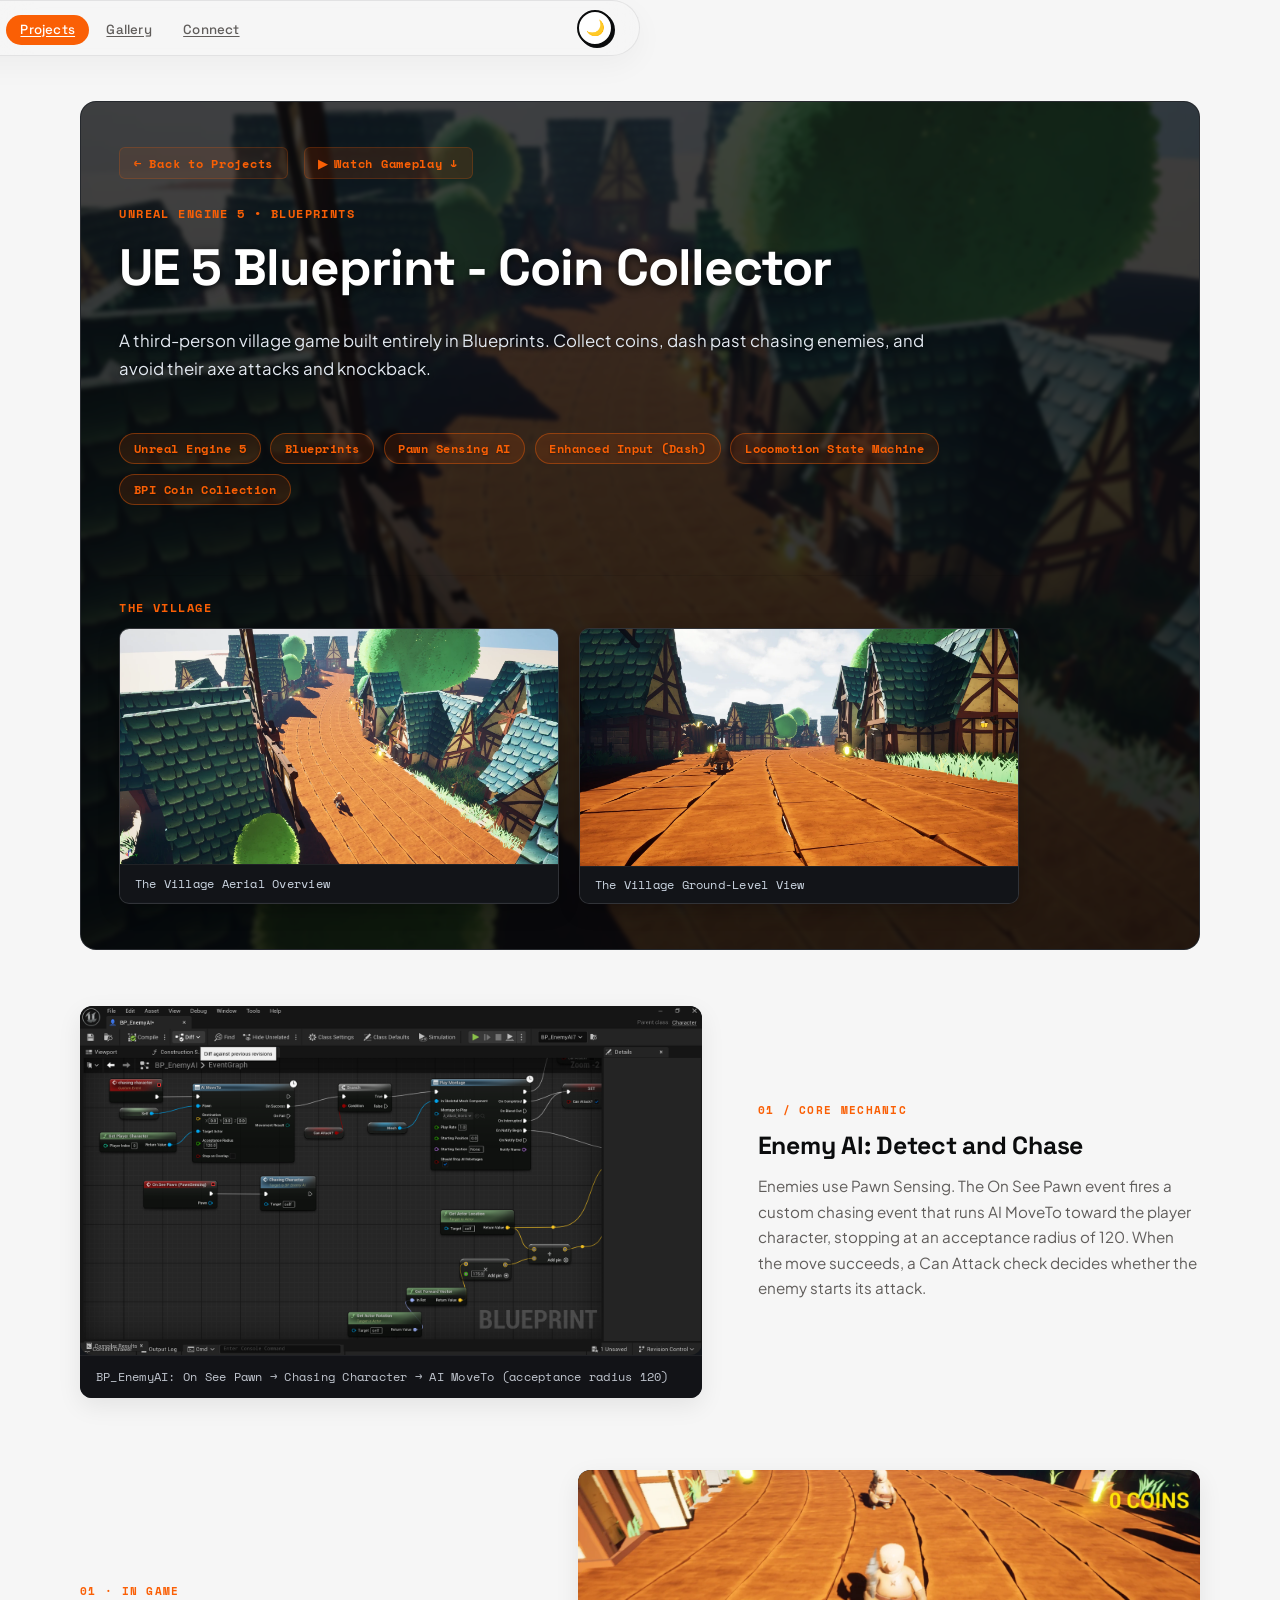
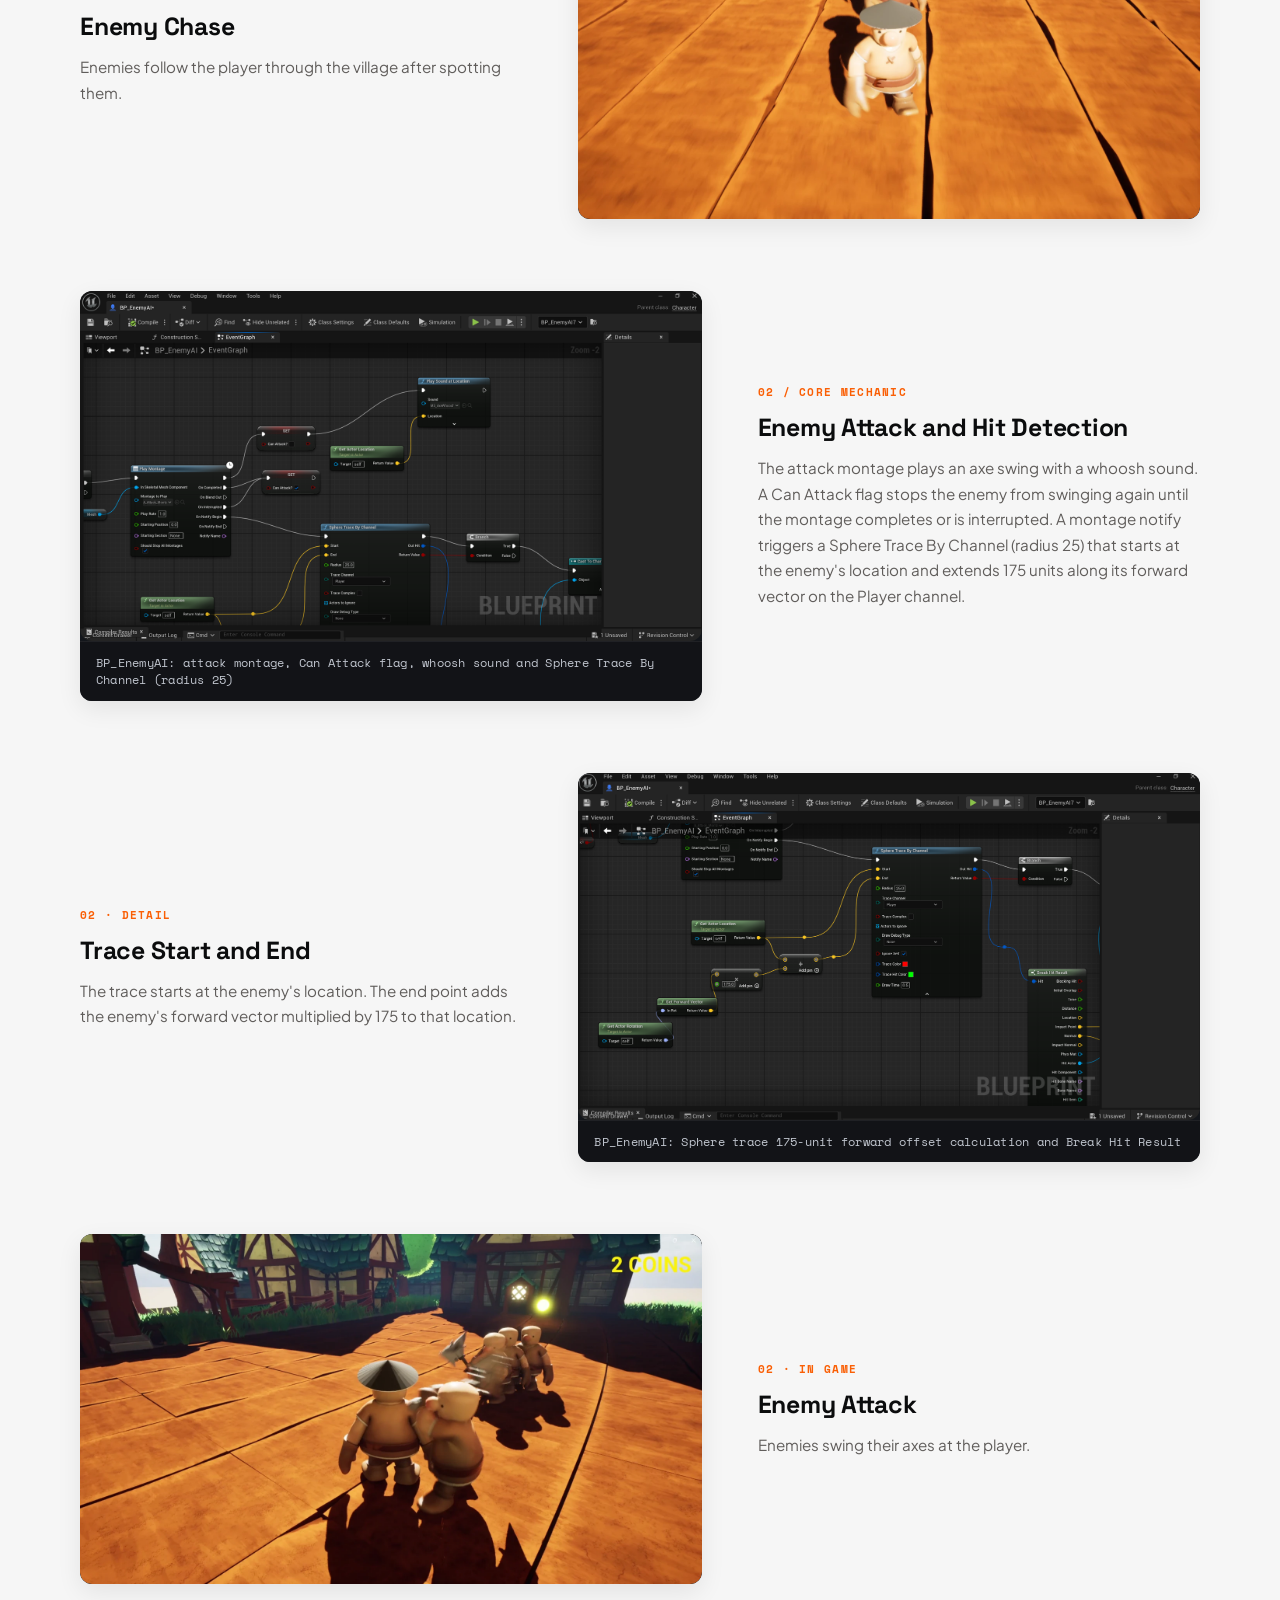
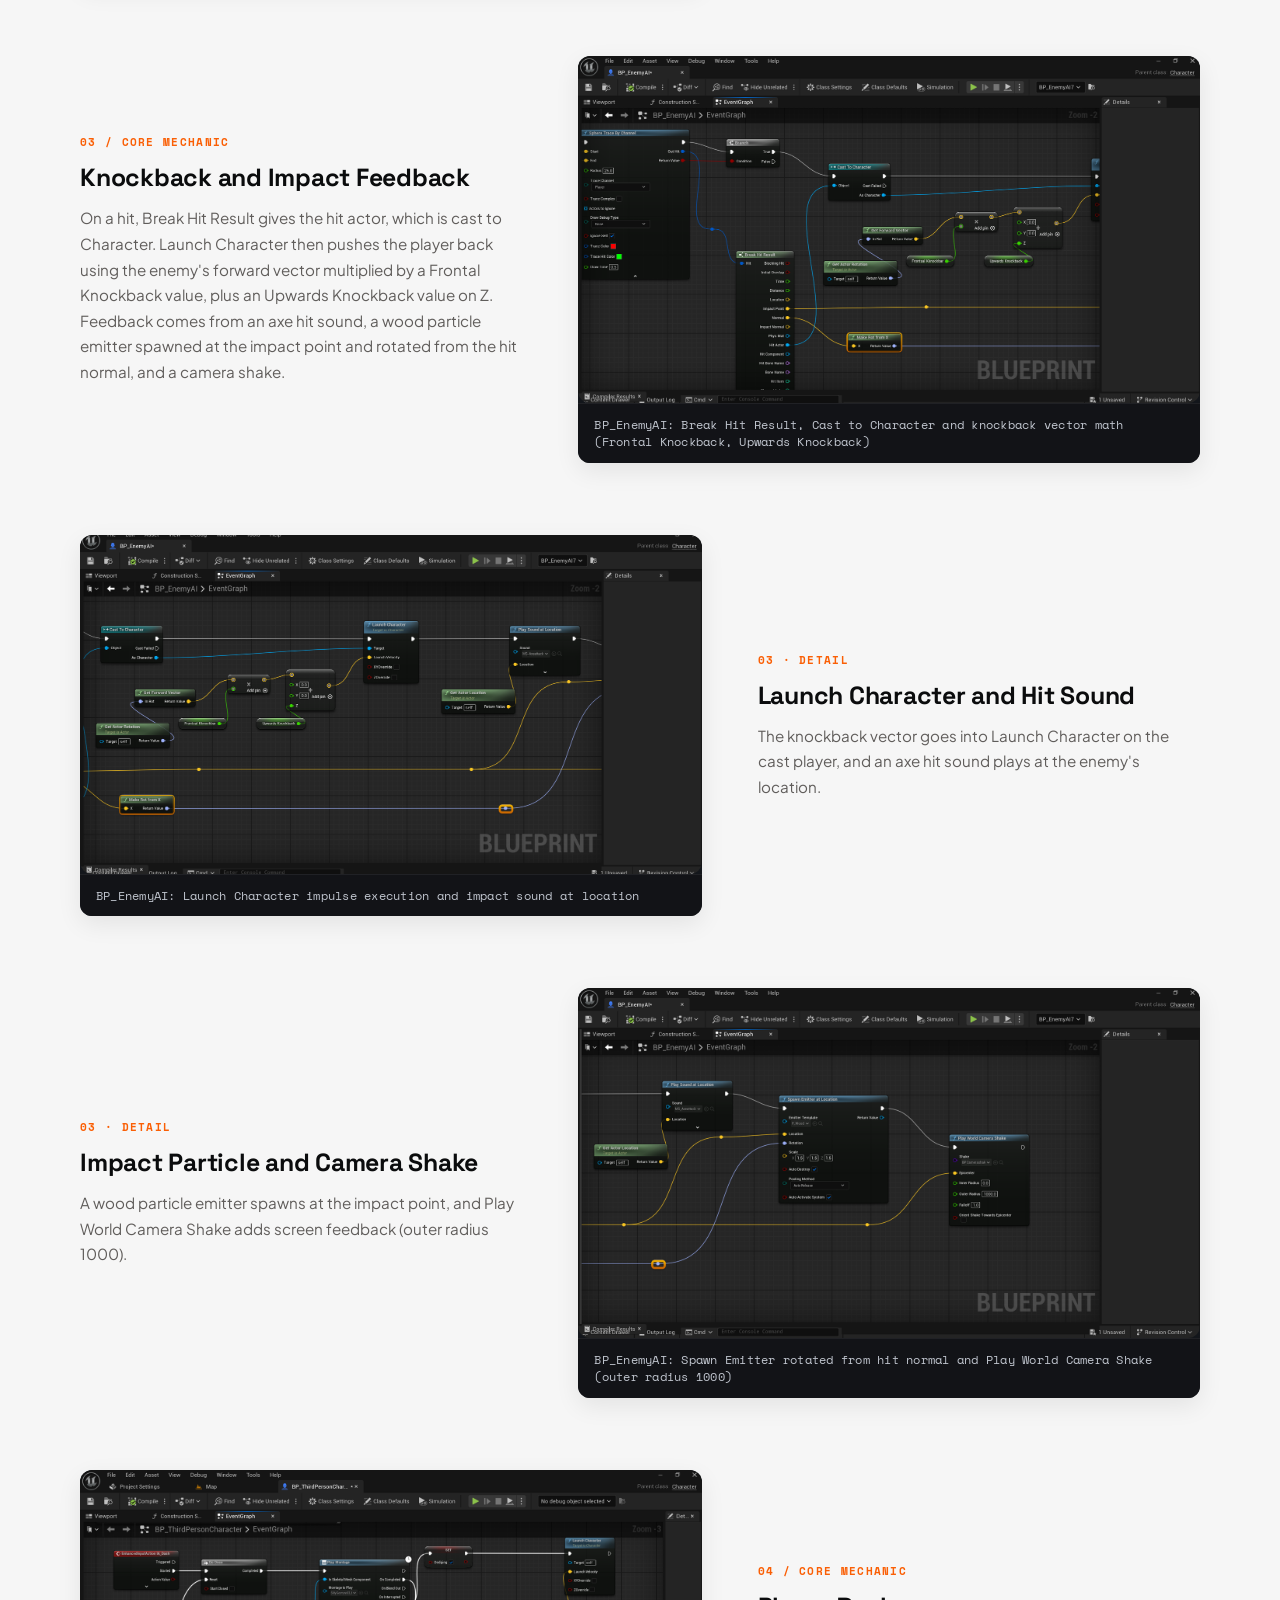
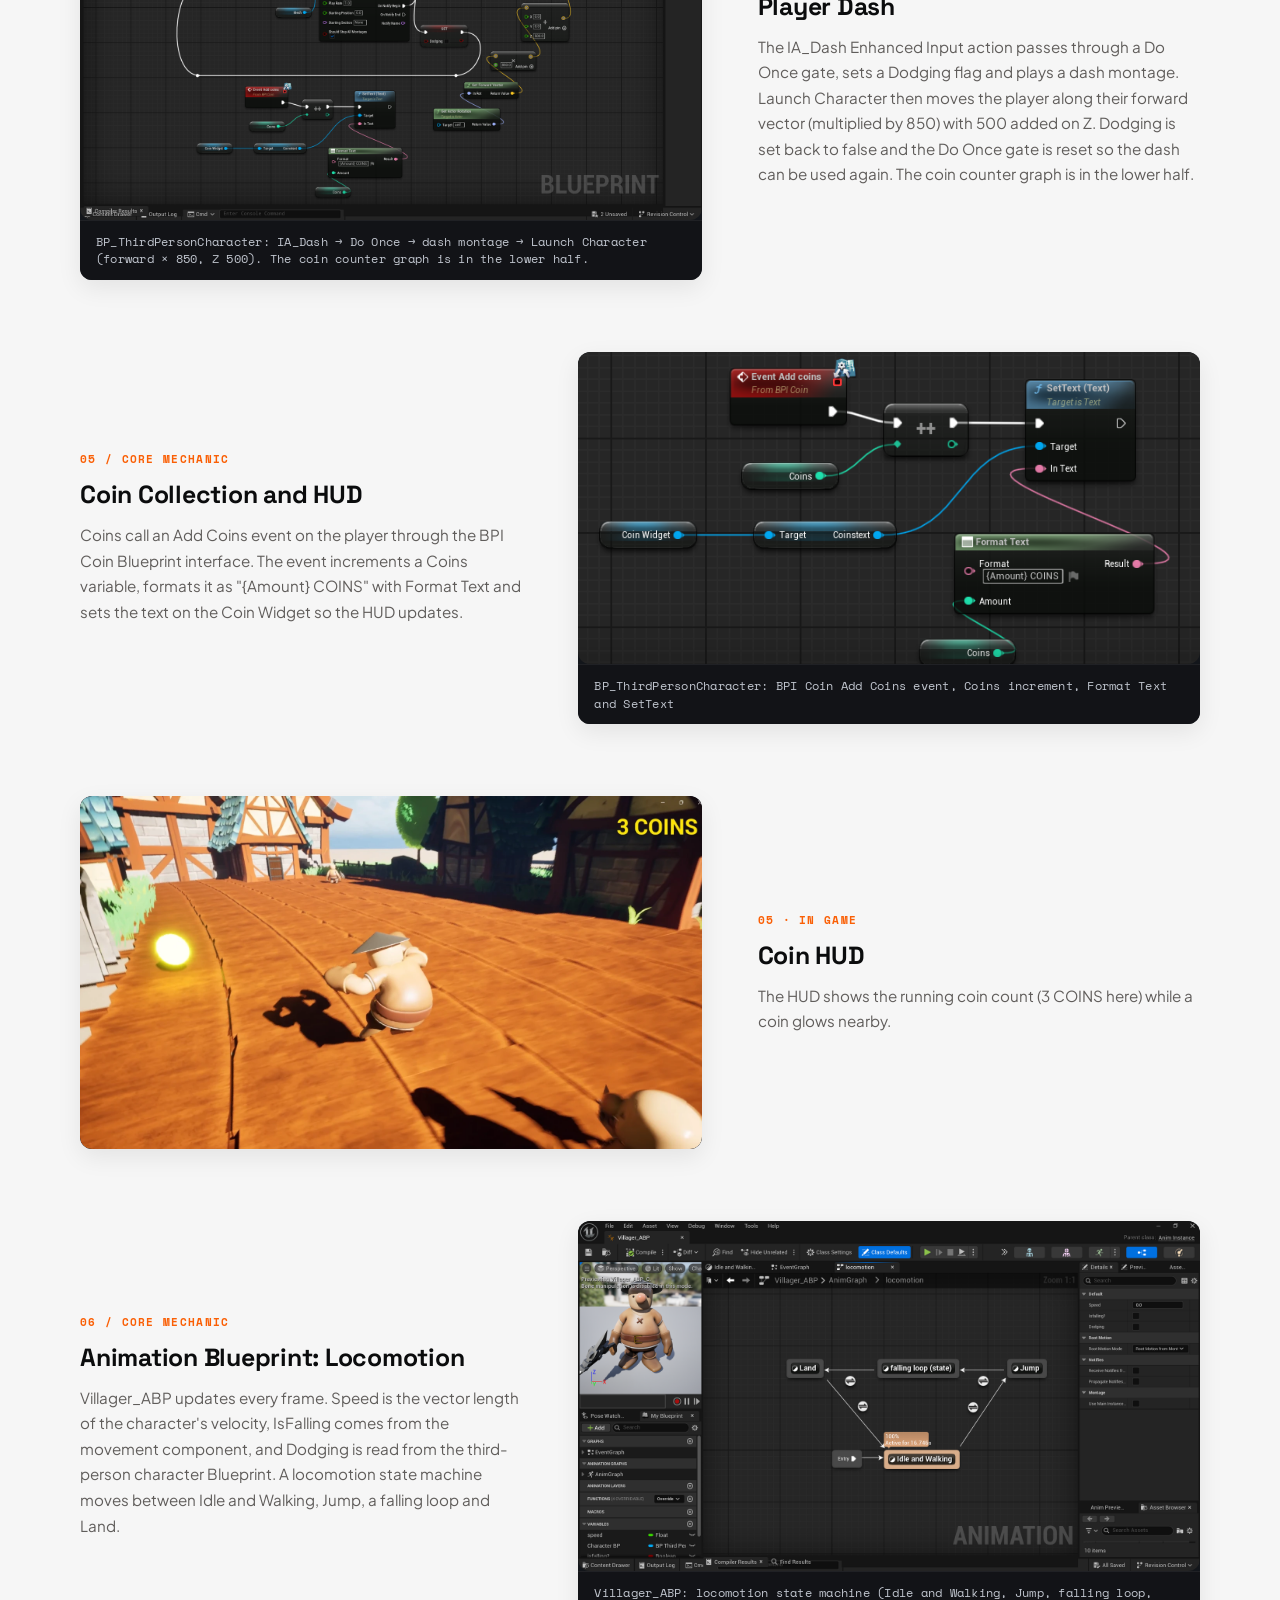
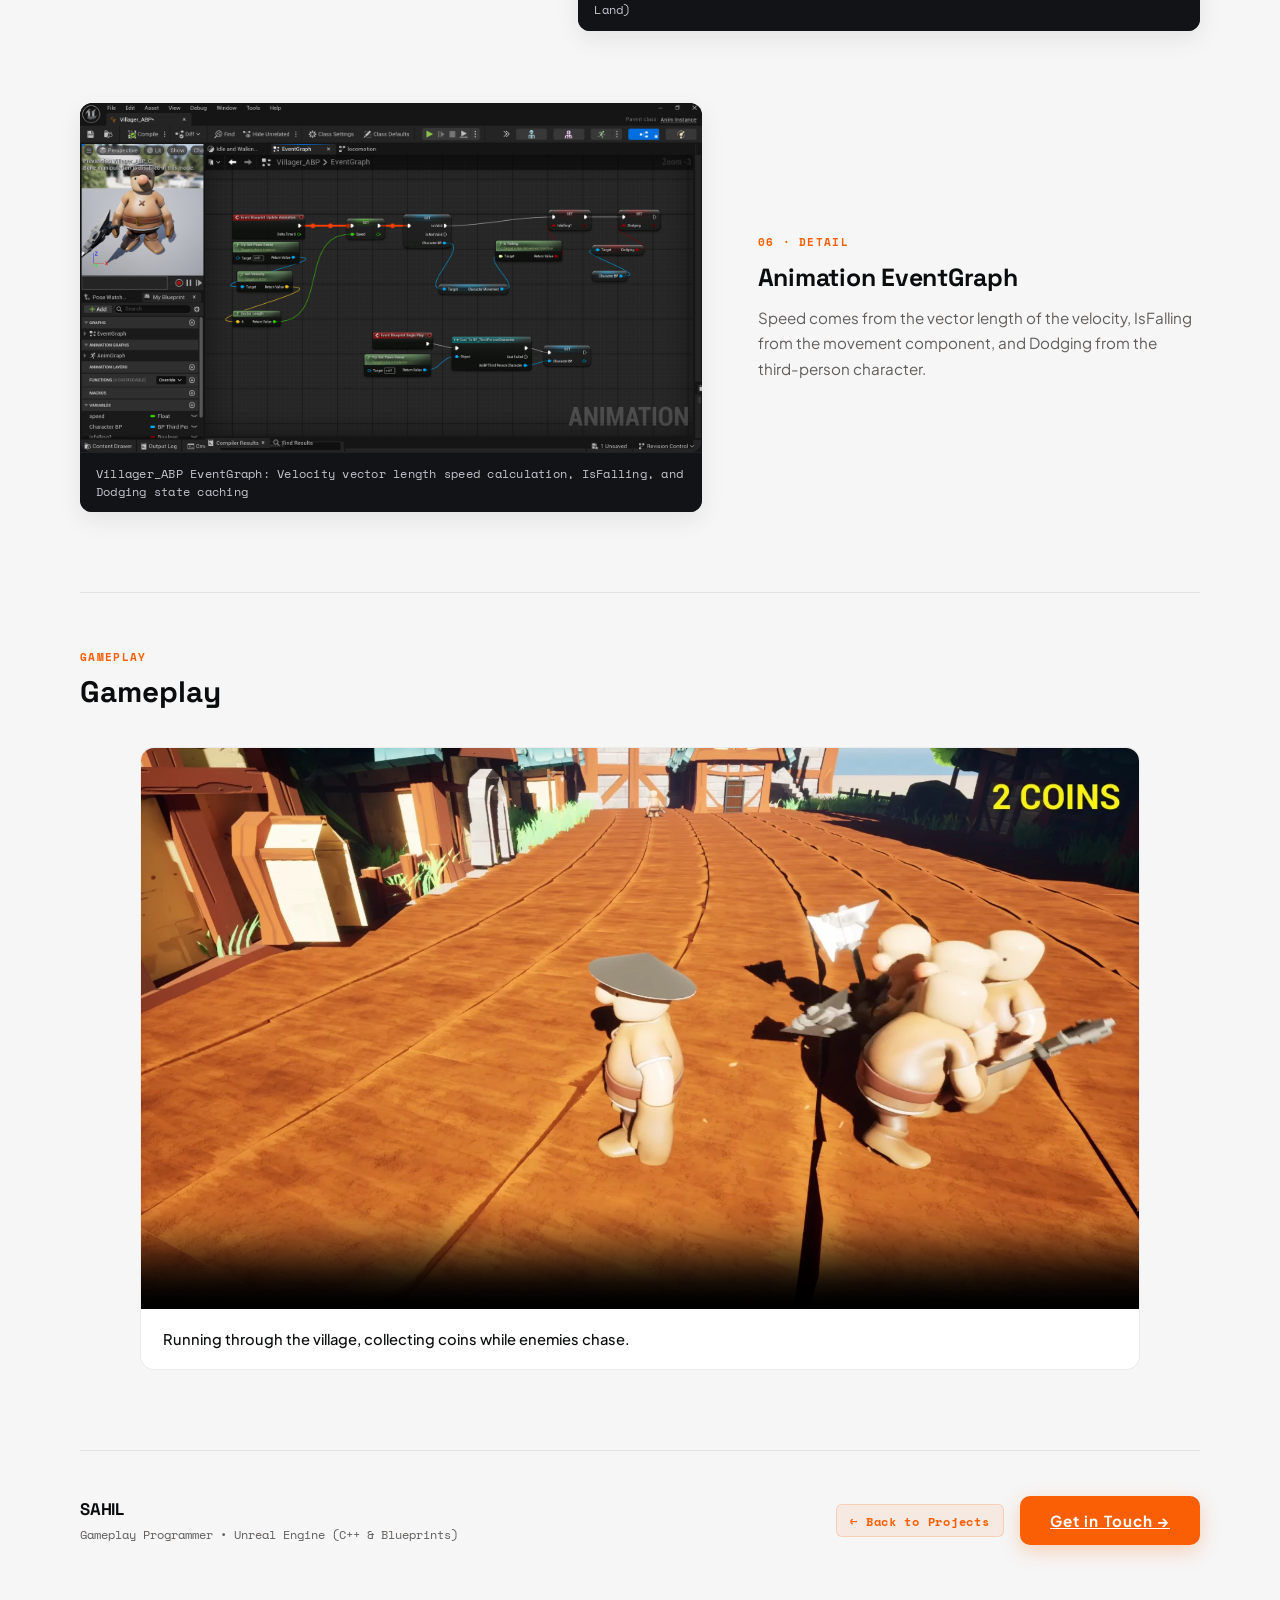
==== project-blueprints.html @ 9e8ee621 "Initial portfolio website" ====
<!DOCTYPE html>
<html lang="en" class="proj-detail-html">

<head>
  <meta charset="UTF-8" />
  <meta name="viewport" content="width=device-width, initial-scale=1.0" />
  <title>UE 5 Blueprint - Coin Collector — Project Breakdown | Sahil</title>
  <link rel="preconnect" href="https://fonts.googleapis.com" />
  <link rel="preconnect" href="https://fonts.gstatic.com" crossorigin />
  <link
    href="https://fonts.googleapis.com/css2?family=Plus+Jakarta+Sans:wght@400;500;600;700&family=Press+Start+2P&family=Space+Grotesk:wght@500;600;700&family=Space+Mono:wght@400;700&display=swap"
    rel="stylesheet" />
  <link rel="stylesheet" href="assets/css/style.css?v=83" />
  <link rel="stylesheet" href="assets/css/components.css" />
  <!-- ══ THEME SWITCHER — runs before body renders to prevent flash ══ -->
  <script>
    (function() {
      var saved = localStorage.getItem('portfolio-theme');
      if (saved === 'dark') document.documentElement.setAttribute('data-theme', 'dark');
      else if (!saved && window.matchMedia && window.matchMedia('(prefers-color-scheme: dark)').matches) {
        document.documentElement.setAttribute('data-theme', 'dark');
      }
    })();

    function toggleDarkMode() {
      var html = document.documentElement;
      var isDark = html.getAttribute('data-theme') !== 'dark';
      html.setAttribute('data-theme', isDark ? 'dark' : 'light');
      localStorage.setItem('portfolio-theme', isDark ? 'dark' : 'light');
    }
  </script>
</head>

<body class="proj-detail-page" data-companion-page="blueprints">

  <!-- ══════════════════ NAVBAR ══════════════════ -->
  <nav class="nav" id="mainNav">
    <div class="nav__logo" onclick="window.location.href='index.html#home'">
      <span class="nav__dot"></span> Sahil
    </div>
    <ul class="nav__links" id="navLinks">
      <li><a class="nav__btn" href="index.html#home">Home</a></li>
      <li><a class="nav__btn" href="index.html#about">About</a></li>
      <li><a class="nav__btn" href="index.html#edu">Education</a></li>
      <!-- Active highlight on Projects -->
      <li><a class="nav__btn active" data-page="projects" href="index.html#projects">Projects</a></li>
      <li><a class="nav__btn" href="index.html#gallery">Gallery</a></li>
      <li><a class="nav__btn" href="index.html#connect">Connect</a></li>
    </ul>
    <button class="theme-toggle-btn" id="themeToggle" onclick="toggleDarkMode()" aria-label="Toggle theme" title="Switch Theme">
      <span class="theme-icon theme-icon-sun">☀️</span>
      <span class="theme-icon theme-icon-moon">🌙</span>
    </button>
    <button class="nav__hamburger" id="hamburger" aria-label="Menu">
      <span></span><span></span><span></span>
    </button>
  </nav>

  <!-- ══════════════════ MAIN CONTENT ══════════════════ -->
  <main class="proj-detail-main">

    <!-- ══════════════════ HERO SECTION (RENDERED FROM DATA) ══════════════════ -->
    <header class="proj-overview-header" id="bpOverview"></header>

    <!-- ══════════════════ MECHANICS BREAKDOWN (6 SECTIONS FROM DATA) ══════════════════ -->
    <div class="proj-mechanics" id="bpMechanics"></div>

    <!-- ══════════════════ GAMEPLAY VIDEOS SECTION ══════════════════ -->
    <!--
      ══════════════════════════════════════════════════════════════════
      HOW TO ADD VIDEOS:
      Each slot below supports:
      1. Local video file: src="assets/videos/bp-locomotion.mp4"
      2. YouTube/Vimeo embed: src="https://www.youtube.com/embed/YOUR_ID"
      The slot uses lazy loading. To hide when empty, leave src="" empty
      or update 'PROJECT_VIDEOS.blueprints' in 'assets/js/gallery-data.js'.
      ══════════════════════════════════════════════════════════════════
    -->
    <!-- ══════════════════ GAMEPLAY SECTION ══════════════════ -->
    <section class="proj-videos" id="bpVideosSection">
      <div class="proj-videos__hdr">
        <span class="mech-badge">Gameplay</span>
        <h2 class="proj-videos__title">Gameplay</h2>
      </div>

      <!-- Dynamically rendered from BP_PROJECT_VIDEOS in assets/js/gallery-data.js -->
      <div class="video-grid video-grid--single" id="bpVideosGrid"></div>
    </section>

    <!-- ══════════════════ FOOTER ══════════════════ -->
    <footer class="proj-detail__footer">
      <div class="footer-left">
        <span class="footer-name">SAHIL</span>
        <span class="footer-sub">Gameplay Programmer &bull; Unreal Engine (C++ &amp; Blueprints)</span>
      </div>
      <div class="footer-actions">
        <a href="index.html#projects" class="proj-back-btn">&larr; Back to Projects</a>
        <a href="index.html#connect" class="btn-primary">Get in Touch &rarr;</a>
      </div>
    </footer>

  </main>

  <!-- ══════════════════ PROJECT IMAGE LIGHTBOX MODAL ══════════════════ -->
  <div class="lightbox" id="lightboxModal" aria-hidden="true" role="dialog" aria-label="Project Screenshot Lightbox">
    <div class="lightbox__backdrop" id="lightboxBackdrop"></div>
    <div class="lightbox__container">
      <button class="lightbox__close" id="lightboxClose" aria-label="Close lightbox">&times;</button>
      <button class="lightbox__nav lightbox__nav--prev" id="lightboxPrev" aria-label="Previous image">&larr;</button>
      
      <div class="lightbox__content">
        <div class="lightbox__image-wrap">
          <img src="" alt="" id="lightboxImg" class="lightbox__img" />
          <div class="lightbox__placeholder" id="lightboxPlaceholder" style="display: none;">
            <span>LOADING FULL RESOLUTION</span>
          </div>
        </div>
        <div class="lightbox__caption-bar">
          <span class="lightbox__counter" id="lightboxCounter">1 / 1</span>
          <h4 class="lightbox__title" id="lightboxTitle">Project Screenshot</h4>
          <p class="lightbox__caption" id="lightboxCaption">Description</p>
        </div>
      </div>
      
      <button class="lightbox__nav lightbox__nav--next" id="lightboxNext" aria-label="Next image">&rarr;</button>
    </div>
  </div>

  <script src="assets/js/gallery-data.js"></script>
  <script src="assets/js/gallery.js"></script>
  <script src="assets/js/image-scroller.js"></script>
  <script src="assets/js/companion-standalone.js"></script>

  <!-- Mobile Hamburger Script -->
  <script>
    const hamburger = document.getElementById('hamburger');
    const navLinks  = document.getElementById('navLinks');
    if (hamburger && navLinks) {
      hamburger.addEventListener('click', () => {
        navLinks.classList.toggle('mobile-open');
      });
      navLinks.querySelectorAll('.nav__btn').forEach(btn => {
        btn.addEventListener('click', () => {
          navLinks.classList.remove('mobile-open');
        });
      });
    }
  </script>
</body>

</html>
---- assets/css/style.css ----
/* ═══════════════════════════════════════════════════
   PORTFOLIO  —  style.css
   Palette: Orange #E8870A · Beige #F5F0E8 · Dark #1A1A1A
   ═══════════════════════════════════════════════════ */

*,
*::before,
*::after {
  box-sizing: border-box;
  margin: 0;
  padding: 0;
}

:root {
  --orange: #FA5F05;
  --orange-d: #BC4704;
  --orange-glow: rgba(250, 95, 5, 0.25);
  --beige: #F6F6F6;
  --cream: #F0EDE8;
  --red: #C0392B;
  --dark: #0B0C0D;
  --mid: #605D5B;
  --light: #F6F6F6;
  --white: #FFFFFF;
  --azure: #242B33;
  --nav-h: 68px;
  --font-display: 'Space Grotesk', sans-serif;
  --font-body: 'Plus Jakarta Sans', sans-serif;
  --font-mono: 'Space Mono', monospace;
  /* 2D Camera Companion Colors */
  --cam-body:      #F6F6F6;
  --cam-stroke:    #0B0C0D;
  --cam-lens-out:  #DCDCDC;
  --cam-lens-in:   #B0B0B0;
  --cam-face:      #0B0C0D;
}

html,
body {
  height: 100%;
  overflow: hidden;
  font-family: var(--font-body);
  color: var(--dark);
  background: var(--beige);
}

/* Scrollbar */
::-webkit-scrollbar {
  width: 4px;
}

::-webkit-scrollbar-track {
  background: transparent;
}

::-webkit-scrollbar-thumb {
  background: var(--orange);
  border-radius: 2px;
}


/* ══════════════════════════════════════
   NAV — Floating Pill
   ══════════════════════════════════════ */
.nav {
  position: fixed;
  top: 1.2rem;
  left: 50%;
  transform: translateX(-50%);
  width: min(92%, 1160px);
  height: 56px;
  border-radius: 999px;
  display: flex;
  align-items: center;
  justify-content: space-between;
  padding: 0 1.6rem;
  z-index: 900;
  background: rgba(246, 246, 246, 0.82);
  backdrop-filter: blur(16px);
  -webkit-backdrop-filter: blur(16px);
  border: 1px solid rgba(11, 12, 13, 0.08);
  box-shadow: 0 10px 30px rgba(0, 0, 0, 0.04);
}

.nav__logo {
  font-family: var(--font-mono);
  font-size: 1.05rem;
  font-weight: 700;
  letter-spacing: 0.05em;
  color: var(--dark);
  cursor: pointer;
  display: flex;
  align-items: center;
  gap: 0.5rem;
  user-select: none;
}

.nav__dot {
  display: inline-block;
  width: 9px;
  height: 9px;
  background: var(--orange);
  border-radius: 2px;
  flex-shrink: 0;
}

.nav__links {
  list-style: none;
  display: flex;
  gap: 0.2rem;
}

.nav__btn {
  font-family: 'Space Grotesk', sans-serif;
  font-size: 0.83rem;
  font-weight: 500;
  color: var(--mid);
  background: none;
  border: none;
  border-radius: 20px;
  padding: 0.38rem 0.88rem;
  cursor: pointer;
  letter-spacing: 0.015em;
  transition: background 0.22s ease, color 0.22s ease;
}

.nav__btn:hover {
  background: rgba(232, 135, 10, 0.12);
  color: var(--dark);
}

.nav__btn.active {
  background: var(--orange);
  color: var(--white);
}

/* ─ Theme Toggle Button ─ */
.theme-toggle-btn {
  display: inline-flex;
  align-items: center;
  justify-content: center;
  width: 36px;
  height: 36px;
  border-radius: 50%;
  background: var(--white);
  border: 2px solid var(--dark);
  box-shadow: 2px 2px 0px var(--dark);
  cursor: pointer;
  margin-left: 0.8rem;
  transition: all 0.22s ease;
  position: relative;
  overflow: hidden;
  flex-shrink: 0;
}

.theme-toggle-btn:hover {
  transform: translateY(-2px);
  box-shadow: 3px 3px 0px var(--dark);
  background: var(--cream);
}

/* theme icon rules moved to dark mode section */

.nav__hamburger {
  display: none;
  flex-direction: column;
  gap: 5px;
  background: none;
  border: none;
  cursor: pointer;
  padding: 4px;
}

.nav__hamburger span {
  display: block;
  width: 22px;
  height: 2px;
  background: var(--dark);
  border-radius: 1px;
  transition: 0.28s;
}


/* ══════════════════════════════════════
   PAGE SYSTEM — fixed transition
   ══════════════════════════════════════ */
.pages {
  position: fixed;
  top: var(--nav-h);
  left: 0;
  right: 0;
  bottom: 0;
  overflow: hidden;
}

/* Every page: hidden by default, centered */
.page {
  position: absolute;
  inset: 0;
  opacity: 0;
  pointer-events: none;
  will-change: transform, opacity;
  /* NO CSS transition here — JS controls all transitions via inline styles */
}


/* ══════════════════════════════════════
   SHARED UTILITIES
   ══════════════════════════════════════ */
.pg-sup {
  display: block;
  font-family: 'Space Mono', monospace;
  font-size: 0.72rem;
  letter-spacing: 0.14em;
  text-transform: uppercase;
  color: var(--orange);
  margin-bottom: 0.75rem;
}

.pg-sup--light {
  color: var(--orange);
}

.pg-title {
  font-family: 'Space Mono', monospace;
  font-size: clamp(2.6rem, 5vw, 4.2rem);
  font-weight: 700;
  line-height: 1.0;
  letter-spacing: -0.025em;
  color: var(--dark);
  margin-bottom: 1.8rem;
}

.pg-title--light {
  color: var(--dark);
}

.pg-title--row {
  margin-bottom: 0;
}

.btn-primary {
  display: inline-flex;
  align-items: center;
  gap: 0.4rem;
  background: var(--orange);
  color: var(--white);
  border: none;
  border-radius: 5px;
  font-family: 'Space Mono', monospace;
  font-size: 0.8rem;
  font-weight: 700;
  letter-spacing: 0.07em;
  padding: 0.78rem 1.6rem;
  cursor: pointer;
  transition: background 0.22s, transform 0.18s, box-shadow 0.22s;
}

.btn-primary:hover {
  background: var(--orange-d);
  transform: translateY(-2px);
  box-shadow: 0 8px 24px rgba(232, 135, 10, 0.3);
}

@keyframes float {
  0%, 100% {
    transform: translateY(0px);
  }
  50% {
    transform: translateY(-14px);
  }
}


/* ══════════════════════════════════════
   HOME PAGE
   ══════════════════════════════════════ */
#page-home {
  background: var(--light);
  overflow: hidden;
  display: block;
  position: absolute;
  inset: 0;
}

/* ─ Dotted Vertical Grid Lines (3-Column Framework) ─ */
.h-grid-line {
  position: absolute;
  top: 0;
  bottom: 0;
  width: 1px;
  border-left: 1px dotted rgba(11, 12, 13, 0.12);
  pointer-events: none;
  z-index: 0;
}
.line-1 { left: 25%; }
.line-2 { left: 50%; }
.line-3 { left: 75%; }

/* ─ Ground Plane Vector Ring ─ */
.h-ground-ring {
  position: absolute;
  top: 74%;
  left: 50%;
  transform: translate(-50%, -50%);
  width: 74%;
  height: 26%;
  border: 1.5px solid rgba(250, 95, 5, 0.35);
  border-radius: 50%;
  pointer-events: none;
  z-index: 0;
  box-shadow: 0 0 25px rgba(250, 95, 5, 0.18);
}

/* ─ Background Grid Dot Pattern ─ */
.h-bg-grid {
  position: absolute;
  inset: 0;
  background-image: radial-gradient(rgba(26, 26, 26, 0.07) 1.5px, transparent 1.5px);
  background-size: 28px 28px;
  pointer-events: none;
  z-index: 0;
  opacity: 0.75;
}

/* ─ Floating Status Pill Badge ─ */
.h-pill-badge {
  display: inline-flex;
  align-items: center;
  gap: 10px;
  padding: 8px 20px;
  background: rgba(255, 255, 255, 0.88);
  backdrop-filter: blur(12px);
  border: 1px solid rgba(250, 95, 5, 0.35);
  border-radius: 999px;
  font-family: var(--font-mono);
  font-size: 0.72rem;
  font-weight: 700;
  letter-spacing: 0.08em;
  color: var(--dark);
  box-shadow: 0 4px 20px rgba(0, 0, 0, 0.04);
  pointer-events: auto;
}

.badge-pulsing-dot {
  width: 8px;
  height: 8px;
  border-radius: 50%;
  background: #27AE60;
  box-shadow: 0 0 0 0 rgba(39, 174, 96, 0.5);
  animation: pulseDot 2s infinite;
}

@keyframes pulseDot {
  0% { box-shadow: 0 0 0 0 rgba(39, 174, 96, 0.6); }
  70% { box-shadow: 0 0 0 8px rgba(39, 174, 96, 0); }
  100% { box-shadow: 0 0 0 0 rgba(39, 174, 96, 0); }
}

/* ─ Floating Feature Cards around Camera ─ */
.h-float-card {
  position: absolute;
  display: flex;
  align-items: center;
  gap: 10px;
  padding: 10px 18px;
  background: var(--white);
  border: 1.5px solid var(--dark);
  border-radius: 14px;
  box-shadow: 4px 4px 0px var(--dark);
  z-index: 4;
  pointer-events: none;
  font-family: var(--font-body);
  animation: floatSubtle 5s ease-in-out infinite alternate;
}

.h-float-card.card-tl {
  top: 16%;
  left: 2%;
}

.h-float-card.card-br {
  bottom: 20%;
  right: 6%;
  animation-delay: -2.5s;
}

.card-num {
  font-family: var(--font-mono);
  font-weight: 700;
  font-size: 0.85rem;
  color: var(--orange);
}

.card-lbl {
  font-size: 0.82rem;
  font-weight: 600;
  color: var(--dark);
}

@keyframes floatSubtle {
  0% { transform: translateY(0px); }
  100% { transform: translateY(-10px); }
}

/* ─ Rotating Craft Stamp Badge ─ */
.h-stamp-badge {
  position: absolute;
  top: 15%;
  right: 4%;
  width: 96px;
  height: 96px;
  z-index: 2;
  pointer-events: none;
  display: flex;
  align-items: center;
  justify-content: center;
  opacity: 0.88;
}

.h-stamp-svg {
  width: 100%;
  height: 100%;
  animation: spinStamp 18s linear infinite;
}

.h-stamp-text {
  font-family: var(--font-mono);
  font-size: 6.8px;
  font-weight: 700;
  letter-spacing: 0.85px;
  fill: var(--orange);
}

.h-stamp-icon {
  position: absolute;
  font-size: 1.1rem;
  color: var(--orange);
}

@keyframes spinStamp {
  from { transform: rotate(0deg); }
  to { transform: rotate(360deg); }
}

/* ─ Decorative Stars & Crosses ─ */
.h-deco-star {
  position: absolute;
  font-size: 1.3rem;
  color: var(--orange);
  z-index: 1;
  pointer-events: none;
  animation: pulseStar 3s ease-in-out infinite alternate;
}
.star-1 { top: 22%; left: 42%; }
.star-2 { bottom: 32%; right: 44%; animation-delay: -1.5s; }

.h-deco-cross {
  position: absolute;
  font-family: var(--font-mono);
  font-size: 1.2rem;
  font-weight: 700;
  color: rgba(11, 12, 13, 0.22);
  z-index: 1;
  pointer-events: none;
}
.cross-1 { top: 38%; left: 7%; }
.cross-2 { bottom: 22%; left: 46%; }

@keyframes pulseStar {
  0% { transform: scale(1) rotate(0deg); opacity: 0.6; }
  100% { transform: scale(1.25) rotate(45deg); opacity: 1; }
}

/* ─ Primary & Secondary CTA Buttons ─ */
.btn-primary {
  display: inline-flex;
  align-items: center;
  gap: 8px;
  padding: 13px 28px;
  background: var(--orange);
  border: 2px solid var(--orange);
  border-radius: 10px;
  font-family: var(--font-body);
  font-size: 0.95rem;
  font-weight: 700;
  color: #FFFFFF;
  cursor: pointer;
  box-shadow: 0 6px 20px var(--orange-glow);
  transition: all 0.22s ease;
  pointer-events: auto;
}

.btn-primary:hover {
  background: var(--orange-d);
  border-color: var(--orange-d);
  transform: translateY(-2px);
  box-shadow: 0 10px 28px rgba(250, 95, 5, 0.35);
}

.btn-secondary {
  display: inline-flex;
  align-items: center;
  gap: 8px;
  padding: 13px 26px;
  background: transparent;
  border: 2px solid var(--dark);
  border-radius: 10px;
  font-family: var(--font-body);
  font-size: 0.95rem;
  font-weight: 700;
  color: var(--dark);
  cursor: pointer;
  transition: all 0.22s ease;
  pointer-events: auto;
}

.btn-secondary:hover {
  background: var(--dark);
  color: #FFFFFF;
  transform: translateY(-2px);
}

/* ─ Skill Chips ─ */
.h-cta-group {
  display: flex;
  align-items: center;
  gap: 14px;
  margin-top: 18px;
  pointer-events: auto;
}

.h-skill-chips {
  display: flex;
  align-items: center;
  gap: 8px;
  margin-top: 20px;
  flex-wrap: wrap;
  pointer-events: auto;
}

.h-chip {
  padding: 5px 14px;
  background: rgba(250, 95, 5, 0.12);
  border: 1px solid rgba(250, 95, 5, 0.3);
  border-radius: 8px;
  font-family: var(--font-mono);
  font-size: 0.73rem;
  font-weight: 600;
  color: var(--dark);
}

/* ─ 3D Camera Container ─ */
.h-camera {
  position: absolute;
  top: 52%;
  left: 69%;
  translate: -50% -50%;
  width: clamp(460px, 52vw, 780px);
  height: clamp(460px, 52vw, 780px);
  z-index: 1;
  pointer-events: none;
  filter: drop-shadow(0 25px 60px rgba(250, 95, 5, 0.2));
  animation: float 4s ease-in-out infinite;
}

.h-face-overlay {
  position: absolute;
  top: 67%;
  left: 67.5%;
  translate: -50% -50%;
  width: 38%;
  height: 26%;
  z-index: 5;
  pointer-events: none;
  overflow: visible;
  transition: transform 0.15s ease-out;
}

/* ─ Content overlay ─ */
.h-overlay {
  position: absolute;
  inset: 0;
  z-index: 2;
  display: flex;
  flex-direction: column;
  justify-content: flex-start;
  padding: 13rem 6rem 2rem 6rem;
  pointer-events: none;
}

.h-top {
  position: absolute;
  top: 6.2rem;
  left: 6rem;
  display: flex;
  align-items: center;
  pointer-events: all;
}

.h-sup {
  font-family: var(--font-mono);
  font-size: 0.72rem;
  letter-spacing: 0.16em;
  text-transform: uppercase;
  color: var(--orange);
}

.h-spacer {
  display: none;
}

/* ─ Hero block ─ */
.h-hero {
  max-width: 540px;
  display: flex;
  flex-direction: column;
  pointer-events: all;
  margin-top: 0;
}

.h-name {
  font-family: 'Press Start 2P', monospace;
  font-size: clamp(1.05rem, 1.7vw, 1.5rem);
  line-height: 1.4;
  letter-spacing: 0.05em;
  text-transform: uppercase;
  color: var(--dark);
  margin-bottom: 1.2rem;
}

/* ─ 2-Line GAME DEVELOPMENT Headline (DO XO Style Outlined Font) ─ */
.h-hero-bottom-left {
  margin-top: 1.8rem;
  margin-left: 0;
  pointer-events: auto;
}

.h-role-title {
  display: flex;
  flex-direction: column;
  align-items: flex-start;
  line-height: 0.90;
}

.role-line-1 {
  display: block;
  font-family: var(--font-display);
  font-size: clamp(2.8rem, 5.8vw, 5.4rem);
  font-weight: 700;
  text-transform: uppercase;
  letter-spacing: -0.01em;

  /* DO XO Vector Outlined Font Style */
  color: transparent;
  -webkit-text-stroke: 2px var(--orange);
  filter: drop-shadow(0 4px 20px rgba(250, 95, 5, 0.35));
  margin-left: 0;
}

.role-line-2 {
  display: block;
  font-family: var(--font-display);
  font-size: clamp(2.8rem, 5.8vw, 5.4rem);
  font-weight: 700;
  text-transform: uppercase;
  letter-spacing: -0.01em;

  /* DO XO Vector Outlined Font Style */
  color: transparent;
  -webkit-text-stroke: 2px var(--orange);
  filter: drop-shadow(0 4px 20px rgba(250, 95, 5, 0.35));
  margin-left: 3.85ch;
}

.h-foot {
  display: flex;
  flex-direction: column;
  align-items: flex-start;
  gap: 1.5rem;
  padding-bottom: 0.5rem;
}

.h-tagline {
  font-family: var(--font-body);
  font-size: 0.94rem;
  color: var(--mid);
  line-height: 1.68;
  max-width: 440px;
}

/* ─ Social sidebar ─ */
.h-social {
  position: absolute;
  right: 2rem;
  top: 50%;
  transform: translateY(-50%);
  z-index: 2;
  display: flex;
  flex-direction: column;
  align-items: center;
  gap: 0.75rem;
}

.h-social__lnk {
  font-family: 'Space Mono', monospace;
  font-size: 0.62rem;
  font-weight: 700;
  letter-spacing: 0.06em;
  color: var(--mid);
  text-decoration: none;
  transition: color 0.2s;
  writing-mode: vertical-rl;
}

.h-social__lnk:hover {
  color: var(--orange);
}

.h-social__bar {
  display: block;
  width: 1px;
  height: 22px;
  background: var(--cream);
}

/* ─ Scroll hint ─ */
.h-scroll {
  position: absolute;
  bottom: 2rem;
  left: 50%;
  transform: translateX(-50%);
  z-index: 2;
  display: flex;
  flex-direction: column;
  align-items: center;
  gap: 0.5rem;
  pointer-events: none;
}

.h-scroll span {
  font-family: 'Space Mono', monospace;
  font-size: 0.6rem;
  letter-spacing: 0.14em;
  text-transform: uppercase;
  color: var(--mid);
}

.h-scroll__line {
  width: 1px;
  height: 36px;
  background: linear-gradient(to bottom, var(--orange), transparent);
  animation: scroll-pulse 1.9s ease-in-out infinite;
}

@keyframes scroll-pulse {

  0%,
  100% {
    opacity: 1;
  }

  50% {
    opacity: 0.25;
  }
}


/* ══════════════════════════════════════
   ABOUT PAGE
   ══════════════════════════════════════ */
#page-about {
  background: var(--beige);
}

.pg-about {
  position: absolute;
  inset: 0;
  display: grid;
  grid-template-columns: 300px 1fr;
  align-items: center;
  gap: 0;
  overflow: hidden;
}

.pg-about__l {
  height: 100%;
  display: flex;
  flex-direction: column;
  justify-content: center;
  padding: 3rem 2.5rem 3rem 4.5rem;
  background: rgba(232, 135, 10, 0.05);
  border-right: 1px solid rgba(232, 135, 10, 0.12);
}

.pg-about__deco {
  width: 160px;
  margin: 2rem 0;
  filter: drop-shadow(0 12px 28px rgba(232, 135, 10, 0.22));
  animation: float 4s ease-in-out infinite;
}

.pg-about__deco svg {
  width: 100%;
  height: auto;
  display: block;
}

.pg-about__skills {
  display: flex;
  flex-wrap: wrap;
  gap: 0.5rem;
}

.skill-tag {
  font-family: 'Space Mono', monospace;
  font-size: 0.68rem;
  font-weight: 700;
  letter-spacing: 0.04em;
  color: var(--orange);
  background: rgba(232, 135, 10, 0.1);
  border: 1px solid rgba(232, 135, 10, 0.25);
  border-radius: 3px;
  padding: 0.3rem 0.65rem;
}

.pg-about__r {
  height: 100%;
  display: flex;
  flex-direction: column;
  justify-content: center;
  padding: 3rem 4.5rem 3rem 4rem;
  gap: 1.1rem;
  overflow-y: auto;
}

.pg-about__lead {
  font-size: 1.08rem;
  font-weight: 500;
  line-height: 1.7;
  color: var(--dark);
}

.pg-about__body {
  font-size: 0.91rem;
  color: var(--mid);
  line-height: 1.78;
}

.pg-about__stats {
  display: flex;
  gap: 2.5rem;
  padding: 1.4rem 0;
  border-top: 1px solid rgba(0, 0, 0, 0.07);
  border-bottom: 1px solid rgba(0, 0, 0, 0.07);
  margin: 0.2rem 0;
}

.stat-box {
  display: flex;
  flex-direction: column;
  gap: 0.3rem;
}

.stat-num {
  font-family: 'Space Mono', monospace;
  font-size: 2.2rem;
  font-weight: 700;
  color: var(--orange);
  line-height: 1;
}

.stat-lbl {
  font-size: 0.76rem;
  color: var(--mid);
  line-height: 1.45;
}


/* ══════════════════════════════════════
   EDUCATION PAGE
   ══════════════════════════════════════ */
#page-edu {
  background: var(--light);
}

.pg-edu {
  position: absolute;
  inset: 0;
  display: flex;
  flex-direction: column;
  padding: 2.8rem 5rem;
  overflow-y: auto;
}

.pg-edu__hdr {
  display: flex;
  align-items: baseline;
  justify-content: space-between;
  flex-wrap: wrap;
  gap: 0.5rem;
  margin-bottom: 2rem;
}

.pg-edu__body {
  flex: 1;
  display: grid;
  grid-template-columns: 1fr 360px;
  gap: 4rem;
  align-items: start;
  min-height: 0;
}

/* — Timeline — */
.pg-edu__tl {
  position: relative;
  display: flex;
  flex-direction: column;
}

.tl-track {
  display: none;
}

.tl-item {
  position: relative;
  display: flex;
  gap: 1.6rem;
  padding-bottom: 2.2rem;
}

.tl-item:last-child {
  padding-bottom: 0.5rem;
}

/* Connecting line only between linked items */
.tl-item--connect::before {
  content: '';
  position: absolute;
  left: 11px;
  top: 14px;
  bottom: -14px;
  width: 2px;
  background: linear-gradient(to bottom, var(--orange), rgba(250, 95, 5, 0.45));
  border-radius: 1px;
  z-index: 0;
  pointer-events: none;
}

.tl-dot {
  flex-shrink: 0;
  width: 24px;
  height: 24px;
  background: var(--orange);
  border-radius: 5px;
  margin-top: 2px;
  position: relative;
  z-index: 1;
  box-shadow: 0 0 0 4px var(--light);
}

.tl-year {
  display: block;
  font-family: 'Space Mono', monospace;
  font-size: 0.7rem;
  color: var(--orange);
  letter-spacing: 0.07em;
  margin-bottom: 0.35rem;
}

.tl-deg {
  font-family: 'Space Mono', monospace;
  font-size: 0.92rem;
  font-weight: 700;
  color: var(--dark);
  margin-bottom: 0.3rem;
}

.tl-sub {
  font-size: 0.83rem;
  color: var(--dark);
  font-weight: 500;
  margin-bottom: 0.2rem;
}

.tl-det {
  font-size: 0.79rem;
  color: var(--mid);
}

/* — Certificates — */
.pg-edu__certs {
  display: flex;
  flex-direction: column;
}

.certs-hd {
  font-family: 'Space Mono', monospace;
  font-size: 0.8rem;
  font-weight: 700;
  letter-spacing: 0.09em;
  text-transform: uppercase;
  color: var(--dark);
  margin-bottom: 1rem;
}

.cert-row {
  display: flex;
  align-items: flex-start;
  gap: 0.9rem;
  padding: 0.85rem 1rem;
  border-radius: 8px;
  background: var(--white);
  border: 1px solid rgba(0, 0, 0, 0.05);
  margin-bottom: 0.55rem;
  transition: transform 0.2s, border-color 0.2s, box-shadow 0.2s;
}

.cert-row:hover {
  transform: translateX(5px);
  border-color: var(--orange);
  box-shadow: 0 4px 18px rgba(232, 135, 10, 0.1);
}

.cert-ico {
  color: var(--orange);
  font-size: 0.65rem;
  margin-top: 3px;
  flex-shrink: 0;
}

.cert-name {
  font-size: 0.84rem;
  font-weight: 600;
  color: var(--dark);
  margin-bottom: 0.15rem;
}

.cert-by {
  font-size: 0.73rem;
  color: var(--mid);
  font-family: 'Space Mono', monospace;
}

/* Institution line under degree subtitle */
.tl-inst {
  font-size: 0.76rem;
  color: var(--mid);
  font-style: italic;
  margin-bottom: 0.18rem;
}

/* Leadership / sub-section heading inside timeline */
.tl-section-hd {
  font-family: 'Space Mono', monospace;
  font-size: 0.92rem;
  font-weight: 700;
  letter-spacing: 0.12em;
  text-transform: uppercase;
  color: var(--orange);
  margin: 0.1rem 0 0.95rem 2.5rem;
}

/* Certificate: "View certificate" link */
.cert-link {
  display: inline-block;
  margin-top: 0.25rem;
  font-family: 'Space Mono', monospace;
  font-size: 0.68rem;
  color: var(--orange);
  text-decoration: none;
  letter-spacing: 0.04em;
  transition: opacity 0.2s;
}

.cert-link:hover {
  opacity: 0.72;
  text-decoration: underline;
}

/* In-progress badge */
.cert-badge {
  display: inline-block;
  margin-top: 0.3rem;
  padding: 0.15rem 0.55rem;
  font-family: 'Space Mono', monospace;
  font-size: 0.62rem;
  font-weight: 700;
  letter-spacing: 0.07em;
  text-transform: uppercase;
  color: var(--orange);
  border: 1px solid var(--orange);
  border-radius: 3px;
  opacity: 0.85;
}

/* In-progress card subtle tint */
.cert-row--inprogress {
  border-style: dashed;
  opacity: 0.88;
}


/* ══════════════════════════════════════
   PLACEHOLDER PAGES (Projects / Gallery)
   ══════════════════════════════════════ */
/* ══════════════════════════════════════
   PROJECTS SHOWCASE PAGE
   ══════════════════════════════════════ */
#page-projects {
  background: var(--light);
}

.pg-projects {
  position: absolute;
  inset: 0;
  display: flex;
  flex-direction: column;
  padding: 2.2rem 5rem 2rem;
  overflow-y: auto;
}

.pg-proj__hdr {
  display: flex;
  align-items: flex-end;
  justify-content: space-between;
  margin-bottom: 1.8rem;
}

.proj-grid {
  display: grid;
  grid-template-columns: repeat(2, 1fr);
  gap: 2.2rem;
  padding-bottom: 1rem;
}

.proj-card {
  background: var(--white);
  border: 1px solid rgba(0, 0, 0, 0.08);
  border-radius: 14px;
  padding: 1.8rem 2rem;
  display: flex;
  flex-direction: column;
  gap: 0.95rem;
  transition: transform 0.25s ease, border-color 0.25s ease, box-shadow 0.25s ease;
}

.proj-card:hover {
  transform: translateY(-5px);
  border-color: var(--orange);
  box-shadow: 0 14px 32px rgba(250, 95, 5, 0.16);
}

.proj-card__img-wrap {
  width: 100%;
  height: clamp(205px, 29vh, 265px);
  border-radius: 10px;
  overflow: hidden;
  background: #FFFFFF;
  border: 1px solid rgba(0, 0, 0, 0.08);
  position: relative;
  display: flex;
  align-items: center;
  justify-content: center;
  flex-shrink: 0;
}

.proj-card__img-placeholder {
  width: 100%;
  height: 100%;
  background: #FFFFFF;
  display: flex;
  align-items: center;
  justify-content: center;
}

.proj-card__img-placeholder::after {
  content: 'PROJECT PREVIEW';
  font-family: var(--font-mono);
  font-size: 0.76rem;
  font-weight: 700;
  color: #55595F;
  letter-spacing: 0.12em;
}

.proj-card__img {
  width: 100%;
  height: 100%;
  object-fit: cover;
  object-position: center;
  display: block;
}

.proj-card__img--cpp {
  object-position: 10% 0%;
}

.proj-card__tag {
  font-family: var(--font-mono);
  font-size: 0.74rem;
  font-weight: 700;
  color: var(--orange);
  letter-spacing: 0.12em;
}

.proj-card__title {
  font-family: var(--font-display);
  font-size: 1.55rem;
  font-weight: 700;
  color: var(--dark);
  margin: 0;
  line-height: 1.25;
}

.proj-card__desc {
  font-family: var(--font-body);
  font-size: 0.92rem;
  color: var(--mid);
  line-height: 1.62;
  margin: 0;
}

.proj-card__tech {
  display: flex;
  flex-wrap: wrap;
  gap: 0.45rem;
  margin-top: 0.4rem;
}

.proj-card__tech span {
  font-family: var(--font-mono);
  font-size: 0.68rem;
  font-weight: 600;
  background: rgba(250, 95, 5, 0.08);
  color: var(--orange);
  border: 1px solid rgba(250, 95, 5, 0.2);
  padding: 0.25rem 0.6rem;
  border-radius: 4px;
}

.proj-card__actions {
  margin-top: 0.4rem;
}

.proj-btn {
  display: inline-block;
  text-decoration: none;
  font-family: var(--font-mono);
  font-size: 0.78rem;
  font-weight: 700;
  color: var(--dark);
  background: transparent;
  border: 1px solid var(--dark);
  border-radius: 6px;
  padding: 0.48rem 1rem;
  cursor: pointer;
  transition: all 0.2s ease;
}

.proj-card__tech {
  display: flex;
  flex-wrap: wrap;
  gap: 0.45rem;
  margin-top: 0.4rem;
}

.proj-card__tech span {
  font-family: var(--font-mono);
  font-size: 0.68rem;
  font-weight: 600;
  background: rgba(250, 95, 5, 0.08);
  color: var(--orange);
  border: 1px solid rgba(250, 95, 5, 0.2);
  padding: 0.25rem 0.6rem;
  border-radius: 4px;
}

.proj-card__actions {
  margin-top: 0.6rem;
}

.proj-btn {
  display: inline-block;
  text-decoration: none;
  font-family: var(--font-mono);
  font-size: 0.78rem;
  font-weight: 700;
  color: var(--dark);
  background: transparent;
  border: 1px solid var(--dark);
  border-radius: 6px;
  padding: 0.5rem 1rem;
  cursor: pointer;
  transition: all 0.2s ease;
}

.proj-btn:hover {
  background: var(--orange);
  color: #FFF;
  border-color: var(--orange);
}

/* ══════════════════════════════════════
   PROJECT DETAIL PAGES (Dedicated Views)
   ══════════════════════════════════════ */
html.proj-detail-html,
body.proj-detail-page {
  height: auto !important;
  min-height: 100vh;
  overflow-y: auto !important;
  overflow-x: hidden !important;
  background: var(--light);
  color: var(--dark);
}

body.proj-detail-page .nav {
  position: sticky;
  top: 0;
  width: 100%;
}

.proj-detail-main {
  width: min(92%, 1120px);
  margin: 0 auto;
  padding: 2.8rem 0 5rem;
}

/* Detail Hero Section */
.proj-detail__hero {
  display: flex;
  flex-direction: column;
  align-items: flex-start;
  gap: 1.1rem;
  padding-bottom: 2.8rem;
  border-bottom: 1px solid rgba(0, 0, 0, 0.08);
  margin-bottom: 3.5rem;
}

html[data-theme="dark"] .proj-detail__hero {
  border-bottom-color: rgba(255, 255, 255, 0.08);
}

.proj-back-btn {
  display: inline-flex;
  align-items: center;
  gap: 0.4rem;
  font-family: var(--font-mono);
  font-size: 0.76rem;
  font-weight: 700;
  color: var(--orange);
  text-decoration: none;
  letter-spacing: 0.06em;
  padding: 0.4rem 0.85rem;
  background: rgba(250, 95, 5, 0.08);
  border: 1px solid rgba(250, 95, 5, 0.2);
  border-radius: 6px;
  transition: all 0.2s ease;
}

.proj-back-btn:hover {
  background: var(--orange);
  color: #FFFFFF;
  border-color: var(--orange);
  transform: translateX(-3px);
}

.proj-detail__tag {
  font-family: var(--font-mono);
  font-size: 0.74rem;
  font-weight: 700;
  color: var(--orange);
  letter-spacing: 0.12em;
  text-transform: uppercase;
}

.proj-detail__title {
  font-family: var(--font-display);
  font-size: clamp(2rem, 4.2vw, 3.2rem);
  font-weight: 700;
  color: var(--dark);
  letter-spacing: -0.02em;
  line-height: 1.1;
  margin: 0;
}

.proj-detail__summary {
  font-family: var(--font-body);
  font-size: 1.05rem;
  color: var(--mid);
  line-height: 1.65;
  max-width: 820px;
  margin: 0;
}

/* Links row (GitHub & Gameplay Video) */
.proj-detail__links {
  display: flex;
  flex-wrap: wrap;
  gap: 0.9rem;
  margin-top: 0.4rem;
}

.proj-ext-btn {
  display: inline-flex;
  align-items: center;
  gap: 0.5rem;
  font-family: var(--font-mono);
  font-size: 0.78rem;
  font-weight: 700;
  color: var(--dark);
  background: var(--white);
  border: 1px solid rgba(0, 0, 0, 0.12);
  border-radius: 6px;
  padding: 0.55rem 1.1rem;
  text-decoration: none;
  transition: all 0.2s ease;
}

html[data-theme="dark"] .proj-ext-btn {
  border-color: rgba(255, 255, 255, 0.15);
}

.proj-ext-btn:hover {
  background: var(--orange);
  color: #FFFFFF;
  border-color: var(--orange);
  transform: translateY(-2px);
  box-shadow: 0 4px 14px rgba(250, 95, 5, 0.25);
}

/* Hidden link slots: hidden when href is empty, #, or missing */
.proj-ext-btn[href=""],
.proj-ext-btn[href="#"],
.proj-ext-btn:not([href]),
.proj-ext-btn.is-hidden {
  display: none !important;
}

/* Mechanics Breakdown Sections */
.proj-mechanics {
  display: flex;
  flex-direction: column;
  gap: 4.5rem;
}

.mech-row {
  display: flex;
  align-items: center;
  gap: 3.5rem;
}

/* Desktop: alternate image left/right */
.mech-row:nth-child(even) {
  flex-direction: row-reverse;
}

.mech-media {
  flex: 0 0 calc(58% - 1.75rem);
  max-width: calc(58% - 1.75rem);
  min-width: 0;
}

.mech-content {
  flex: 0 0 calc(42% - 1.75rem);
  max-width: calc(42% - 1.75rem);
  display: flex;
  flex-direction: column;
  gap: 0.75rem;
}

.mech-img-placeholder {
  width: 100%;
  aspect-ratio: 16 / 9;
  border-radius: 12px;
  background: #FFFFFF;
  border: 1px solid rgba(0, 0, 0, 0.08);
  box-shadow: 0 6px 20px rgba(0, 0, 0, 0.05);
  display: flex;
  align-items: center;
  justify-content: center;
  transition: transform 0.25s ease, box-shadow 0.25s ease;
}

.mech-img-placeholder:hover {
  transform: translateY(-3px);
  box-shadow: 0 12px 28px rgba(250, 95, 5, 0.12);
}

.mech-img-placeholder span {
  font-family: var(--font-mono);
  font-size: 0.72rem;
  font-weight: 700;
  color: #9A9FA5;
  letter-spacing: 0.09em;
  text-align: center;
  padding: 0 1rem;
}

.mech-img {
  width: 100%;
  height: auto;
  border-radius: 12px;
  display: block;
  box-shadow: 0 8px 24px rgba(0, 0, 0, 0.08);
}

.mech-badge {
  font-family: var(--font-mono);
  font-size: 0.68rem;
  font-weight: 700;
  color: var(--orange);
  letter-spacing: 0.12em;
  text-transform: uppercase;
}

.mech-title {
  font-family: var(--font-display);
  font-size: 1.55rem;
  font-weight: 700;
  color: var(--dark);
  margin: 0;
  letter-spacing: -0.01em;
}

.mech-desc {
  font-family: var(--font-body);
  font-size: 0.95rem;
  color: var(--mid);
  line-height: 1.68;
  margin: 0;
}

/* Detail Page Footer */
.proj-detail__footer {
  margin-top: 5rem;
  padding: 2.8rem 0;
  border-top: 1px solid rgba(0, 0, 0, 0.08);
  display: flex;
  align-items: center;
  justify-content: space-between;
  flex-wrap: wrap;
  gap: 1.5rem;
}

html[data-theme="dark"] .proj-detail__footer {
  border-top-color: rgba(255, 255, 255, 0.08);
}

.footer-left {
  display: flex;
  flex-direction: column;
  gap: 0.35rem;
}

.footer-name {
  font-family: var(--font-display);
  font-size: 1.05rem;
  font-weight: 700;
  color: var(--dark);
  letter-spacing: -0.01em;
}

.footer-sub {
  font-family: var(--font-mono);
  font-size: 0.72rem;
  color: var(--mid);
}

.footer-actions {
  display: flex;
  align-items: center;
  gap: 1rem;
}

/* Mobile Responsive */
@media (max-width: 860px) {
  .proj-detail-main {
    padding-top: 2rem;
  }

  .mech-row,
  .mech-row:nth-child(even) {
    flex-direction: column !important;
    gap: 1.4rem;
  }

  .mech-media,
  .mech-content {
    width: 100%;
    flex: auto;
  }

  .proj-detail__footer {
    flex-direction: column;
    align-items: flex-start;
  }
}

/* ══════════════════════════════════════
   GALLERY (GAME & PHOTO BOARD) PAGE
   ══════════════════════════════════════ */
#page-gallery {
  background: var(--beige);
}

.pg-gallery {
  position: absolute;
  inset: 0;
  display: block;
  padding: 2.5rem 5rem 3.5rem;
  overflow-y: auto;
  overflow-x: hidden;
  box-sizing: border-box;
}

@media (max-width: 960px) {
  .pg-gallery {
    padding: 2rem 2rem 3rem;
  }
}

@media (max-width: 600px) {
  .pg-gallery {
    padding: 1.5rem 1.25rem 2.5rem;
  }
}

.pg-gal__hdr {
  display: flex;
  flex-direction: column;
  align-items: flex-start;
  margin-bottom: 1.5rem;
  position: relative;
  width: 100%;
}

.pg-gal__eyebrow-row {
  display: flex;
  align-items: center;
  justify-content: space-between;
  width: 100%;
  margin-bottom: 0.5rem;
  flex-wrap: wrap;
  gap: 1rem;
}

.pg-gal__title-row {
  display: flex;
  align-items: center;
  gap: 1.25rem;
  flex-wrap: wrap;
  width: 100%;
  margin: 0.25rem 0 0 0;
}

.gal-filters {
  display: flex;
  align-items: center;
  gap: 0.75rem;
  margin-bottom: 2.5rem;
  flex-wrap: wrap;
  position: relative;
  width: 100%;
}

.gal-filter {
  font-family: var(--font-mono);
  font-size: 0.78rem;
  font-weight: 700;
  letter-spacing: 0.08em;
  color: var(--mid);
  padding: 0.5rem 1.15rem;
  border-radius: 999px;
  background: rgba(0, 0, 0, 0.04);
  border: 1px solid rgba(0, 0, 0, 0.08);
  cursor: pointer;
  transition: all 0.2s ease;
  white-space: nowrap;
}

html[data-theme="dark"] .gal-filter {
  background: rgba(255, 255, 255, 0.05);
  border-color: rgba(255, 255, 255, 0.08);
  color: var(--mid);
}

.gal-filter.active,
.gal-filter:hover {
  background: var(--orange);
  color: #FFF;
  border-color: var(--orange);
}

.gal-grid {
  display: grid;
  grid-template-columns: repeat(3, 1fr);
  gap: 1.4rem;
  padding-bottom: 2rem;
}

.gal-card {
  position: relative;
  height: 220px;
  border-radius: 12px;
  overflow: hidden;
  border: 1px solid rgba(0, 0, 0, 0.08);
  background: #141619;
  text-decoration: none;
  cursor: pointer;
  transition: transform 0.25s ease, box-shadow 0.25s ease, border-color 0.25s ease;
}

html[data-theme="dark"] .gal-card {
  border-color: rgba(255, 255, 255, 0.08);
}

.gal-card:hover {
  transform: translateY(-4px) scale(1.015);
  border-color: var(--orange);
  box-shadow: 0 10px 28px rgba(250, 95, 5, 0.16);
}

.gal-card--wide {
  grid-column: span 2;
}

.gal-card--tall {
  grid-row: span 2;
  height: 100%;
  min-height: 460px;
}

.gal-card__bg {
  position: absolute;
  inset: 0;
  background-size: cover;
  background-position: center;
  display: flex;
  align-items: center;
  justify-content: center;
  transition: transform 0.4s ease;
}

.gal-card:hover .gal-card__bg {
  transform: scale(1.04);
}

.gal-card__img {
  width: 100%;
  height: 100%;
  object-fit: cover;
  object-position: center;
  display: block;
}

/* Category backgrounds (subtle dark palettes) */
.bg-game-cpp   { background: linear-gradient(135deg, #12141A 0%, #1F2533 100%); }
.bg-game-bp    { background: linear-gradient(135deg, #101924 0%, #1A2736 100%); }
.bg-photo-1    { background: linear-gradient(135deg, #1B1D24 0%, #292D38 100%); }
.bg-photo-2    { background: linear-gradient(135deg, #22252C 0%, #30353F 100%); }
.bg-photo-3    { background: linear-gradient(135deg, #18191E 0%, #252830 100%); }
.bg-photo-4    { background: linear-gradient(135deg, #1C1F26 0%, #2A2F3A 100%); }
.bg-photo-5    { background: linear-gradient(135deg, #15161B 0%, #20242B 100%); }
.bg-photo-6    { background: linear-gradient(135deg, #1E2129 0%, #2C323D 100%); }

.gal-card__placeholder {
  display: flex;
  flex-direction: column;
  align-items: center;
  gap: 0.4rem;
  opacity: 0.45;
  transition: opacity 0.2s ease;
}

.gal-card:hover .gal-card__placeholder {
  opacity: 0.7;
}

.gal-card__icon {
  font-size: 1.6rem;
}

.gal-card__ph-text {
  font-family: var(--font-mono);
  font-size: 0.62rem;
  font-weight: 700;
  letter-spacing: 0.12em;
  color: #FFF;
}

.gal-card__overlay {
  position: absolute;
  inset: 0;
  background: linear-gradient(to top, rgba(7, 8, 10, 0.92) 0%, rgba(7, 8, 10, 0.35) 55%, transparent 100%);
  display: flex;
  flex-direction: column;
  justify-content: flex-end;
  padding: 1.25rem 1.4rem;
  z-index: 2;
}

.gal-card__cat {
  font-family: var(--font-mono);
  font-size: 0.65rem;
  font-weight: 700;
  color: var(--orange);
  letter-spacing: 0.1em;
  text-transform: uppercase;
}

.gal-card__title {
  font-family: var(--font-display);
  font-size: 1.15rem;
  font-weight: 700;
  color: #FFF;
  margin-top: 0.2rem;
}

.gal-card__actions {
  display: flex;
  align-items: center;
  justify-content: space-between;
  margin-top: 0.4rem;
}

.gal-card__hint {
  font-family: var(--font-mono);
  font-size: 0.68rem;
  color: rgba(255, 255, 255, 0.65);
  transition: color 0.2s ease;
}

.gal-card:hover .gal-card__hint {
  color: var(--orange);
}

.gal-card__album-btn {
  font-family: var(--font-mono);
  font-size: 0.68rem;
  font-weight: 700;
  color: #FFF;
  background: rgba(250, 95, 5, 0.25);
  border: 1px solid rgba(250, 95, 5, 0.45);
  border-radius: 4px;
  padding: 0.2rem 0.55rem;
  text-decoration: none;
  transition: all 0.2s ease;
}

.gal-card__album-btn:hover {
  background: var(--orange);
  border-color: var(--orange);
}

/* ══════════════════════════════════════
   LIGHTBOX MODAL
   ══════════════════════════════════════ */
.lightbox {
  position: fixed;
  inset: 0;
  z-index: 9999;
  display: flex;
  align-items: center;
  justify-content: center;
  opacity: 0;
  pointer-events: none;
  transition: opacity 0.25s ease;
}

.lightbox.is-open {
  opacity: 1;
  pointer-events: auto;
}

body.lightbox-locked {
  overflow: hidden !important;
}

.lightbox__backdrop {
  position: absolute;
  inset: 0;
  background: rgba(8, 9, 11, 0.92);
  backdrop-filter: blur(8px);
}

.lightbox__container {
  position: relative;
  z-index: 1;
  width: min(92%, 960px);
  max-height: 90vh;
  display: flex;
  flex-direction: column;
  align-items: center;
}

.lightbox__close {
  position: absolute;
  top: -42px;
  right: 0;
  background: transparent;
  border: none;
  color: #FFF;
  font-size: 2rem;
  cursor: pointer;
  line-height: 1;
  padding: 0.2rem 0.5rem;
  transition: color 0.2s;
}

.lightbox__close:hover {
  color: var(--orange);
}

.lightbox__nav {
  position: absolute;
  top: 50%;
  transform: translateY(-50%);
  background: rgba(20, 22, 25, 0.85);
  border: 1px solid rgba(255, 255, 255, 0.15);
  color: #FFF;
  font-family: var(--font-mono);
  font-size: 1.3rem;
  width: 44px;
  height: 44px;
  border-radius: 50%;
  display: flex;
  align-items: center;
  justify-content: center;
  cursor: pointer;
  z-index: 3;
  transition: all 0.2s;
}

.lightbox__nav:hover {
  background: var(--orange);
  border-color: var(--orange);
}

.lightbox__nav--prev {
  left: -58px;
}

.lightbox__nav--next {
  right: -58px;
}

.lightbox__content {
  width: 100%;
  background: #141619;
  border: 1px solid rgba(255, 255, 255, 0.1);
  border-radius: 12px;
  overflow: hidden;
  display: flex;
  flex-direction: column;
  box-shadow: 0 20px 50px rgba(0, 0, 0, 0.6);
}

.lightbox__image-wrap {
  width: 100%;
  height: min(60vh, 520px);
  background: #0B0C0D;
  display: flex;
  align-items: center;
  justify-content: center;
  overflow: hidden;
  position: relative;
}

.lightbox__img {
  max-width: 100%;
  max-height: 100%;
  object-fit: contain;
  display: none;
}

.lightbox__placeholder {
  width: 100%;
  height: 100%;
  display: flex;
  align-items: center;
  justify-content: center;
  background: #1A1D24;
}

.lightbox__placeholder span {
  font-family: var(--font-mono);
  font-size: 0.8rem;
  font-weight: 700;
  color: #A0A5AA;
  letter-spacing: 0.1em;
  padding: 0 1.5rem;
  text-align: center;
}

.lightbox__caption-bar {
  padding: 1.2rem 1.6rem;
  background: #141619;
  border-top: 1px solid rgba(255, 255, 255, 0.08);
  display: flex;
  flex-direction: column;
  gap: 0.35rem;
  position: relative;
}

.lightbox__counter {
  font-family: var(--font-mono);
  font-size: 0.68rem;
  color: var(--orange);
  font-weight: 700;
}

.lightbox__title {
  font-family: var(--font-display);
  font-size: 1.25rem;
  font-weight: 700;
  color: #FFF;
  margin: 0;
}

.lightbox__caption {
  font-family: var(--font-body);
  font-size: 0.88rem;
  color: var(--mid);
  line-height: 1.5;
  margin: 0;
}

.lightbox__album-link {
  position: absolute;
  right: 1.6rem;
  top: 1.2rem;
  font-family: var(--font-mono);
  font-size: 0.72rem;
  font-weight: 700;
  color: var(--orange);
  text-decoration: none;
}

.lightbox__album-link:hover {
  text-decoration: underline;
}

/* ══════════════════════════════════════
   GAMEPLAY VIDEOS SECTION (Project Pages)
   ══════════════════════════════════════ */
.proj-videos {
  margin-top: 5rem;
  padding-top: 3.5rem;
  border-top: 1px solid rgba(0, 0, 0, 0.08);
}

html[data-theme="dark"] .proj-videos {
  border-top-color: rgba(255, 255, 255, 0.08);
}

.proj-videos__hdr {
  display: flex;
  flex-direction: column;
  gap: 0.5rem;
  margin-bottom: 2.2rem;
}

.proj-videos__title {
  font-family: var(--font-display);
  font-size: 1.85rem;
  font-weight: 700;
  color: var(--dark);
  margin: 0;
}

.proj-videos__sub {
  font-family: var(--font-body);
  font-size: 0.95rem;
  color: var(--mid);
  margin: 0;
}

.video-grid {
  display: grid;
  grid-template-columns: repeat(2, 1fr);
  gap: 2.2rem;
}

.video-slot {
  background: var(--white);
  border: 1px solid rgba(0, 0, 0, 0.08);
  border-radius: 14px;
  overflow: hidden;
  display: flex;
  flex-direction: column;
  transition: transform 0.25s ease, border-color 0.25s ease, box-shadow 0.25s ease;
}

html[data-theme="dark"] .video-slot {
  border-color: rgba(255, 255, 255, 0.08);
}

.video-slot:hover {
  transform: translateY(-4px);
  border-color: var(--orange);
  box-shadow: 0 10px 28px rgba(250, 95, 5, 0.14);
}

.video-container {
  width: 100%;
  aspect-ratio: 16 / 9;
  background: #0B0C0D;
  position: relative;
  display: flex;
  align-items: center;
  justify-content: center;
}

.video-placeholder {
  width: 100%;
  height: 100%;
  background: #141619;
  display: flex;
  flex-direction: column;
  align-items: center;
  justify-content: center;
  gap: 0.6rem;
  padding: 1.5rem;
  text-align: center;
}

.video-placeholder__icon {
  font-size: 1.8rem;
  color: var(--orange);
}

.video-placeholder__label {
  font-family: var(--font-mono);
  font-size: 0.72rem;
  font-weight: 700;
  color: #A0A5AA;
  letter-spacing: 0.08em;
}

.video-player,
.video-iframe {
  width: 100%;
  height: 100%;
  border: none;
}

.video-info {
  padding: 1.2rem 1.4rem;
  display: flex;
  flex-direction: column;
  gap: 0.35rem;
}

.video-info__title {
  font-family: var(--font-display);
  font-size: 1.12rem;
  font-weight: 700;
  color: var(--dark);
  margin: 0;
}

.video-info__desc {
  font-family: var(--font-body);
  font-size: 0.85rem;
  color: var(--mid);
  line-height: 1.5;
  margin: 0;
}

/* ══════════════════════════════════════
   PHOTOGRAPHY ALBUM PAGE
   ══════════════════════════════════════ */
.photo-album-section {
  margin-top: 1rem;
}

.photo-album-grid {
  display: grid;
  grid-template-columns: repeat(3, 1fr);
  gap: 1.6rem;
  margin-bottom: 2rem;
}

.photo-card {
  background: var(--white);
  border: 1px solid rgba(0, 0, 0, 0.08);
  border-radius: 12px;
  overflow: hidden;
  cursor: pointer;
  transition: transform 0.25s ease, border-color 0.25s ease, box-shadow 0.25s ease;
}

html[data-theme="dark"] .photo-card {
  border-color: rgba(255, 255, 255, 0.08);
}

.photo-card:hover {
  transform: translateY(-4px);
  border-color: var(--orange);
  box-shadow: 0 10px 28px rgba(250, 95, 5, 0.15);
}

.photo-card__media {
  width: 100%;
  aspect-ratio: 4 / 3;
  overflow: hidden;
  position: relative;
}

.photo-placeholder {
  width: 100%;
  height: 100%;
  display: flex;
  align-items: center;
  justify-content: center;
}

.photo-placeholder span {
  font-family: var(--font-mono);
  font-size: 0.68rem;
  font-weight: 700;
  color: #A0A5AA;
  letter-spacing: 0.1em;
}

.photo-card__img {
  width: 100%;
  height: 100%;
  object-fit: cover;
  display: block;
  transition: transform 0.4s ease;
}

.photo-card:hover .photo-card__img {
  transform: scale(1.05);
}

.photo-card__meta {
  padding: 1rem 1.2rem;
  display: flex;
  flex-direction: column;
  gap: 0.25rem;
}

.photo-card__title {
  font-family: var(--font-display);
  font-size: 1rem;
  font-weight: 700;
  color: var(--dark);
  margin: 0;
}

.photo-card__caption {
  font-family: var(--font-body);
  font-size: 0.8rem;
  color: var(--mid);
  margin: 0;
  line-height: 1.45;
}

/* Lightbox & Gallery responsiveness */
@media (max-width: 900px) {
  .lightbox__nav--prev { left: 8px; }
  .lightbox__nav--next { right: 8px; }
  .lightbox__close { top: -38px; right: 8px; }
  .gal-grid, .photo-album-grid, .video-grid { grid-template-columns: 1fr; }
  .gal-card--wide, .gal-card--tall { grid-column: auto; grid-row: auto; height: 240px; }
}

/* ══════════════════════════════════════
   CONNECT PAGE
   ══════════════════════════════════════ */
#page-connect {
  background: var(--light);
}

.pg-connect {
  position: absolute;
  inset: 0;
  display: grid;
  grid-template-columns: 1fr 420px;
  align-items: center;
  overflow: hidden;
}

.pg-connect__l {
  height: 100%;
  display: flex;
  flex-direction: column;
  justify-content: center;
  padding: 3rem 4rem 3rem 5rem;
  overflow-y: auto;
}

.pg-connect__sub {
  font-size: 0.92rem;
  color: var(--mid);
  line-height: 1.72;
  margin-bottom: 2rem;
  max-width: 420px;
}

.pg-connect__links {
  display: flex;
  flex-direction: column;
  gap: 1.1rem;
  margin-bottom: 1.4rem;
}

.cc {
  display: flex;
  align-items: center;
  gap: 1.25rem;
  padding: 1.35rem 1.6rem;
  border-radius: 14px;
  background: var(--white);
  border: 1.5px solid rgba(0, 0, 0, 0.08);
  text-decoration: none;
  color: var(--dark);
  transition: all 0.22s ease;
  position: relative;
}

.cc:hover {
  border-color: var(--orange);
  box-shadow: 0 10px 28px rgba(250, 95, 5, 0.15);
  transform: translateX(6px);
}

.cc__icon {
  width: 44px;
  height: 44px;
  border-radius: 10px;
  background: rgba(250, 95, 5, 0.1);
  color: var(--orange);
  display: flex;
  align-items: center;
  justify-content: center;
  flex-shrink: 0;
  transition: all 0.2s ease;
}

.cc:hover .cc__icon {
  background: var(--orange);
  color: #FFFFFF;
}

.cc__icon svg {
  width: 22px;
  height: 22px;
  display: block;
}

.cc__text {
  display: flex;
  flex-direction: column;
  gap: 0.2rem;
  min-width: 0;
  flex: 1;
}

.cc__lbl {
  font-family: var(--font-mono);
  font-size: 0.72rem;
  letter-spacing: 0.09em;
  text-transform: uppercase;
  color: var(--mid);
  font-weight: 700;
}

.cc__val {
  font-family: var(--font-body);
  font-size: 1.05rem;
  font-weight: 600;
  color: var(--dark);
  white-space: nowrap;
  overflow: hidden;
  text-overflow: ellipsis;
}

/* Copy button */
.cc__copy-btn {
  font-family: var(--font-mono);
  font-size: 0.72rem;
  font-weight: 700;
  letter-spacing: 0.05em;
  padding: 0.35rem 0.8rem;
  border-radius: 6px;
  border: 1px solid rgba(0, 0, 0, 0.15);
  background: rgba(0, 0, 0, 0.04);
  color: var(--dark);
  cursor: pointer;
  transition: all 0.2s ease;
  margin-left: auto;
  margin-right: 0.6rem;
  flex-shrink: 0;
  display: inline-flex;
  align-items: center;
  justify-content: center;
}

.cc__copy-btn:hover {
  background: var(--orange);
  color: #FFFFFF;
  border-color: var(--orange);
}

.cc__copy-btn.copied {
  background: #10B981 !important;
  color: #FFFFFF !important;
  border-color: #10B981 !important;
}

.cc__arr {
  font-size: 1.25rem;
  color: var(--orange);
  flex-shrink: 0;
  transition: transform 0.2s ease;
}

.cc:hover .cc__arr {
  transform: translateX(4px);
}

/* Download Resume Button */
.btn-resume {
  display: inline-flex;
  align-items: center;
  justify-content: center;
  gap: 0.65rem;
  padding: 0.88rem 1.6rem;
  font-family: var(--font-mono);
  font-size: 0.82rem;
  font-weight: 700;
  letter-spacing: 0.08em;
  text-transform: uppercase;
  color: var(--orange);
  background: transparent;
  border: 2px solid var(--orange);
  border-radius: 8px;
  text-decoration: none;
  transition: all 0.22s ease;
  width: fit-content;
  cursor: pointer;
}

.btn-resume:hover {
  background: var(--orange);
  color: #FFFFFF;
  box-shadow: 0 8px 24px rgba(250, 95, 5, 0.25);
  transform: translateY(-2px);
}

.btn-resume svg {
  width: 18px;
  height: 18px;
  flex-shrink: 0;
}

.pg-connect__r {
  height: 100%;
  display: flex;
  align-items: center;
  justify-content: center;
  padding: 3rem 4rem;
  background: rgba(250, 95, 5, 0.04);
  border-left: 1px solid rgba(250, 95, 5, 0.12);
}

.connect-card-wrap {
  display: flex;
  flex-direction: column;
  align-items: center;
  width: 100%;
  max-width: 380px;
  position: relative;
}

.connect-companion-slot {
  display: flex;
  align-items: center;
  justify-content: flex-end;
  width: 100%;
  height: 85px;
  position: relative;
  margin-bottom: 0.5rem;
  padding-right: 1.5rem;
  flex-shrink: 0;
  z-index: 10;
}

.pg-connect__card {
  background: var(--white);
  border: 1.5px solid var(--orange);
  border-radius: 16px;
  padding: 1.85rem 1.85rem;
  display: flex;
  flex-direction: column;
  gap: 0.75rem;
  box-shadow: 0 15px 35px rgba(250, 95, 5, 0.12);
  transform: none;
  width: 100%;
  max-width: 380px;
}

.card-badge {
  font-family: var(--font-mono);
  font-size: 0.74rem;
  font-weight: 700;
  color: var(--orange);
  letter-spacing: 0.12em;
  display: inline-flex;
  align-items: center;
  gap: 0.45rem;
}

.card-badge-icon {
  font-size: 0.75rem;
  color: var(--orange);
  line-height: 1;
}

.card-snapshot-item {
  display: flex;
  flex-direction: column;
  gap: 0.2rem;
}

.card-stat-label {
  font-family: var(--font-mono, monospace);
  font-size: 0.67rem;
  font-weight: 700;
  letter-spacing: 0.1em;
  color: #64748B;
  text-transform: uppercase;
}

.card-stat-value {
  font-family: var(--font-display, 'Space Grotesk', sans-serif);
  font-size: 0.95rem;
  font-weight: 600;
  color: var(--dark);
  line-height: 1.4;
  letter-spacing: -0.01em;
}

.card-sep {
  color: var(--orange);
  font-weight: 700;
  margin: 0 0.32rem;
  display: inline-block;
  font-size: 0.82rem;
}

.card-quote {
  font-family: var(--font-display);
  font-size: 1.15rem;
  font-weight: 700;
  line-height: 1.55;
  color: var(--dark);
  border-left: 3px solid var(--orange);
  padding-left: 1rem;
  margin: 0;
}

.card-divider {
  height: 1px;
  background: rgba(0, 0, 0, 0.08);
}

.card-info-list {
  display: flex;
  flex-direction: column;
  gap: 0.65rem;
}

.card-info-item {
  display: flex;
  align-items: center;
  gap: 0.65rem;
  font-family: var(--font-mono);
  font-size: 0.76rem;
  color: var(--dark);
  letter-spacing: 0.02em;
}

.card-info-bullet {
  color: var(--orange);
  font-size: 0.75rem;
  flex-shrink: 0;
}

.card-dev-info {
  display: flex;
  flex-direction: column;
  gap: 0.25rem;
}

.dev-name {
  font-family: var(--font-mono);
  font-size: 0.95rem;
  font-weight: 700;
  color: var(--orange);
  letter-spacing: 0.1em;
}

.dev-role {
  font-family: var(--font-body);
  font-size: 0.85rem;
  font-weight: 600;
  color: var(--mid);
}


/* ══════════════════════════════════════
   PAGE DOTS
   ══════════════════════════════════════ */
.pg-dots {
  position: fixed;
  right: 1.4rem;
  top: 50%;
  transform: translateY(-50%);
  z-index: 800;
  display: flex;
  flex-direction: column;
  gap: 0.55rem;
}

.pg-dot {
  width: 8px;
  height: 8px;
  border-radius: 50%;
  border: none;
  background: rgba(26, 26, 26, 0.16);
  cursor: pointer;
  padding: 0;
  transition: background 0.25s, transform 0.25s, border-radius 0.25s;
}

.pg-dot.active {
  background: var(--orange);
  border-radius: 3px;
  transform: scaleY(2.4);
}

/* Dots on dark bg */
body.pg-dark .pg-dot {
  background: rgba(255, 255, 255, 0.2);
}

body.pg-dark .pg-dot.active {
  background: var(--orange);
}

body.pg-dark .nav {
  background: rgba(26, 26, 26, 0.88);
  border-color: rgba(232, 135, 10, 0.15);
}

body.pg-dark .nav__logo {
  color: var(--white);
}

body.pg-dark .nav__btn {
  color: rgba(255, 255, 255, 0.5);
}

body.pg-dark .nav__btn:hover {
  background: rgba(232, 135, 10, 0.15);
  color: var(--white);
}

body.pg-dark .nav__btn.active {
  background: var(--orange);
  color: var(--white);
}


/* ══════════════════════════════════════
   MOBILE MENU (overlay)
   ══════════════════════════════════════ */
.nav__links.mobile-open {
  display: flex !important;
  flex-direction: column;
  position: fixed;
  top: var(--nav-h);
  left: 0;
  right: 0;
  background: rgba(250, 247, 242, 0.97);
  backdrop-filter: blur(12px);
  padding: 1.2rem 2rem;
  gap: 0.4rem;
  z-index: 899;
  box-shadow: 0 12px 32px rgba(0, 0, 0, 0.08);
  border-bottom: 1px solid rgba(232, 135, 10, 0.12);
}

.nav__links.mobile-open .nav__btn {
  text-align: left;
  border-radius: 8px;
}


/* ══════════════════════════════════════
   RESPONSIVE
   ══════════════════════════════════════ */
@media (max-width: 960px) {
  .nav {
    padding: 0 1.5rem;
  }

  .nav__links {
    display: none;
  }

  .nav__hamburger {
    display: flex;
  }

  /* Home */
  .h-overlay {
    padding: 2rem;
  }

  .h-top {
    top: 1.5rem;
    left: 2rem;
  }

  .h-camera {
    left: 65%;
    width: 380px;
    height: 380px;
  }

  .h-role-b {
    font-size: clamp(2.4rem, 10vw, 4.5rem);
  }

  .h-social {
    display: none;
  }

  /* About (Scrollable on Mobile) */
  .pg-about {
    grid-template-columns: 1fr;
    overflow-y: auto;
  }

  .pg-about__l {
    height: auto;
    padding: 2.5rem 2rem 1.5rem;
    border-right: none;
    border-bottom: 1px solid rgba(232, 135, 10, 0.12);
    flex-direction: row;
    flex-wrap: wrap;
    align-items: flex-start;
    gap: 1rem;
  }

  .pg-about__deco {
    display: none;
  }

  .pg-about__r {
    padding: 1.5rem 2rem 2.5rem;
  }

  /* Education */
  .pg-edu {
    padding: 2rem;
  }

  .pg-edu__body {
    grid-template-columns: 1fr;
  }

  /* Projects (Single Column Stack on Mobile) */
  .pg-projects {
    padding: 2rem 1.5rem 2.5rem;
    overflow-y: auto;
  }

  .pg-proj__hdr {
    flex-direction: column;
    align-items: flex-start;
    gap: 1rem;
  }

  .proj-grid {
    grid-template-columns: 1fr;
    gap: 1.5rem;
  }

  /* Connect (Mobile Stacking) */
  .pg-connect {
    grid-template-columns: 1fr;
    overflow-y: auto;
    align-items: start;
  }

  .pg-connect__l {
    height: auto;
    padding: 2rem 1.8rem 1.5rem;
    overflow-y: visible;
  }

  .pg-connect__links {
    width: 100%;
  }

  .cc {
    width: 100%;
  }

  .btn-resume {
    width: 100%;
  }

  .pg-connect__r {
    display: flex;
    height: auto;
    padding: 1rem 1.8rem 3.5rem;
    border-left: none;
    border-top: 1px solid rgba(250, 95, 5, 0.15);
    background: transparent;
  }

  .pg-connect__card {
    transform: none;
    max-width: 100%;
    width: 100%;
  }

  .pg-dots {
    display: none;
  }
}

@media (max-width: 600px) {
  .h-camera {
    opacity: 0.35;
    width: 300px;
    height: 300px;
    left: 50%;
    top: 55%;
  }

  .h-hero {
    align-items: center;
    text-align: center;
  }

  .h-foot {
    justify-content: center;
    text-align: center;
  }

  .h-role-a {
    font-size: 1.8rem;
  }

  .h-role-b {
    font-size: 2.5rem;
  }

  .pg-about__stats {
    gap: 1.5rem;
  }

  .pg-edu__hdr {
    flex-direction: column;
  }
}


/* ══════════════════════════════════════
   SMOOTH THEME TRANSITION
   ══════════════════════════════════════ */
html, body,
.page, .nav,
.cc, .stat-box, .timeline-item, .proj-card, .gal-item,
.h-float-card, .h-pill-badge, .btn-primary, .btn-secondary, .h-chip,
.theme-toggle-btn {
  transition: background-color 0.45s ease, border-color 0.45s ease,
              color 0.45s ease, box-shadow 0.45s ease;
}

/* ══════════════════════════════════════
   DARK THEME — triggered by data-theme="dark" on <html>
   ══════════════════════════════════════ */
html[data-theme="dark"] {
  --beige:  #0B0C0D;
  --light:  #0B0C0D;
  --white:  #141619;
  --dark:   #F6F6F6;
  --mid:    #8E959E;
  --cream:  #1C1E22;
  --azure:  #1E242B;
}

html[data-theme="dark"] body {
  background-color: #0B0C0D;
  color: #F6F6F6;
}

html[data-theme="dark"] .page {
  background-color: #0B0C0D;
  color: #F6F6F6;
}

html[data-theme="dark"] .nav {
  background: rgba(11, 12, 13, 0.88);
  border-color: rgba(246, 246, 246, 0.1);
  box-shadow: 0 10px 30px rgba(0, 0, 0, 0.4);
}

html[data-theme="dark"] .nav__links.mobile-open {
  background: rgba(14, 15, 17, 0.98);
  border-bottom: 1px solid rgba(250, 95, 5, 0.25);
  box-shadow: 0 12px 32px rgba(0, 0, 0, 0.6);
}

html[data-theme="dark"] .nav__logo,
html[data-theme="dark"] .nav__logo span {
  color: #F6F6F6;
}

html[data-theme="dark"] .nav__btn {
  color: #8E959E;
}

html[data-theme="dark"] .nav__btn.active {
  color: #FFFFFF;
  background: var(--orange);
}

html[data-theme="dark"] .theme-toggle-btn {
  background: #141619;
  border-color: #F6F6F6;
  box-shadow: 2px 2px 0px #F6F6F6;
}

html[data-theme="dark"] .theme-toggle-btn:hover {
  background: #1C1E22;
  box-shadow: 3px 3px 0px #F6F6F6;
}

/* Icon swap in dark mode */
html[data-theme="dark"] .theme-icon-sun  { opacity: 1; transform: scale(1) rotate(0deg); }
html[data-theme="dark"] .theme-icon-moon { opacity: 0; transform: scale(0.4) rotate(-90deg); }

html:not([data-theme="dark"]) .theme-icon-sun  { opacity: 0; transform: scale(0.4) rotate(90deg); }
html:not([data-theme="dark"]) .theme-icon-moon { opacity: 1; transform: scale(1) rotate(0deg); }

.theme-icon {
  position: absolute;
  font-size: 0.95rem;
  user-select: none;
  transition: opacity 0.35s ease, transform 0.35s ease;
}

html[data-theme="dark"] h1,
html[data-theme="dark"] h2,
html[data-theme="dark"] h3,
html[data-theme="dark"] h4,
html[data-theme="dark"] p,
html[data-theme="dark"] .h-name,
html[data-theme="dark"] .h-tagline,
html[data-theme="dark"] .pg-sup,
html[data-theme="dark"] .pg-connect__sub,
html[data-theme="dark"] .pg-connect__quote {
  color: #F6F6F6;
}

html[data-theme="dark"] .h-watermark-vertical {
  background: linear-gradient(180deg, rgba(250, 95, 5, 0.75) 0%, rgba(250, 95, 5, 0.12) 65%, transparent 100%);
  -webkit-background-clip: text;
  -webkit-text-fill-color: transparent;
  opacity: 0.35;
}

html[data-theme="dark"] .pg-title { color: #F6F6F6; }

html[data-theme="dark"] .proj-card,
html[data-theme="dark"] .cert-row,
html[data-theme="dark"] .pg-connect__card {
  background: #141619;
  border-color: rgba(246, 246, 246, 0.12);
  box-shadow: 0 10px 30px rgba(0, 0, 0, 0.5);
  color: #F6F6F6;
}

html[data-theme="dark"] .proj-card__title,
html[data-theme="dark"] .cert-name,
html[data-theme="dark"] .card-quote {
  color: #F6F6F6;
}

html[data-theme="dark"] .proj-btn {
  border-color: #F6F6F6;
  color: #F6F6F6;
}

html[data-theme="dark"] .proj-btn:hover {
  background: var(--orange);
  border-color: var(--orange);
  color: #FFF;
}

html[data-theme="dark"] .gal-filter {
  background: rgba(246, 246, 246, 0.08);
  color: #8E959E;
}

html[data-theme="dark"] .gal-filter.active,
html[data-theme="dark"] .gal-filter:hover {
  background: var(--orange);
  color: #FFF;
}

html[data-theme="dark"] .h-float-card {
  background: #141619;
  border-color: #F6F6F6;
  box-shadow: 3px 3px 0px #F6F6F6;
  color: #F6F6F6;
}

html[data-theme="dark"] .card-lbl {
  color: #F6F6F6;
}

html[data-theme="dark"] .h-pill-badge {
  background: rgba(20, 22, 25, 0.9);
  border-color: rgba(250, 95, 5, 0.45);
  color: #F6F6F6;
}

html[data-theme="dark"] .h-bg-grid {
  background-image: radial-gradient(rgba(246, 246, 246, 0.08) 1.5px, transparent 1.5px);
}

html[data-theme="dark"] .btn-secondary {
  border-color: #F6F6F6;
  color: #F6F6F6;
}

html[data-theme="dark"] .btn-secondary:hover {
  background: #F6F6F6;
  color: #0B0C0D;
}

html[data-theme="dark"] .h-chip {
  background: rgba(250, 95, 5, 0.18);
  border-color: rgba(250, 95, 5, 0.4);
  color: #F6F6F6;
}

html[data-theme="dark"] .h-deco-cross {
  color: rgba(246, 246, 246, 0.22);
}

html[data-theme="dark"] #page-connect {
  background-color: #0B0C0D;
}

html[data-theme="dark"] .cc {
  background: #141619;
  border-color: rgba(246, 246, 246, 0.12);
  color: #F6F6F6;
}

html[data-theme="dark"] .cc:hover {
  border-color: var(--orange);
  box-shadow: 0 8px 24px rgba(250, 95, 5, 0.25);
}

html[data-theme="dark"] .cc__lbl { color: #8E959E; }
html[data-theme="dark"] .cc__val { color: #F6F6F6; }

html[data-theme="dark"] .cc__copy-btn {
  background: rgba(255, 255, 255, 0.08);
  border-color: rgba(255, 255, 255, 0.18);
  color: #F6F6F6;
}

html[data-theme="dark"] .cc__copy-btn:hover {
  background: var(--orange);
  color: #FFFFFF;
  border-color: var(--orange);
}

html[data-theme="dark"] .card-divider {
  background: rgba(255, 255, 255, 0.1);
}

html[data-theme="dark"] .card-stat-label {
  color: #8E959E;
}

html[data-theme="dark"] .card-stat-value {
  color: #F6F6F6;
}

html[data-theme="dark"] .card-info-item {
  color: #F6F6F6;
}

html[data-theme="dark"] .pg-connect__r {
  background: rgba(250, 95, 5, 0.03);
  border-left-color: rgba(246, 246, 246, 0.1);
}

/* ══════════════════════════════════════
   2D CAMERA COMPANION - TELEPORT SYSTEM
   ══════════════════════════════════════ */

@keyframes cam-bob {
  0%   { transform: translateY(0px) rotate(var(--cam-rot, 0deg)); }
  50%  { transform: translateY(-11px) rotate(calc(var(--cam-rot, 0deg) + 3deg)); }
  100% { transform: translateY(0px) rotate(var(--cam-rot, 0deg)); }
}

@keyframes cam-teleport-out {
  0% {
    transform: scale(1) rotate(var(--cam-rot, 0deg));
    opacity: 1;
    filter: drop-shadow(0 0 14px rgba(250, 95, 5, 0.7)) brightness(1.2);
  }
  35% {
    transform: scale(1.18) rotate(calc(var(--cam-rot, 0deg) + 6deg));
    opacity: 1;
    filter: drop-shadow(0 0 28px rgba(250, 95, 5, 1)) brightness(1.6);
  }
  100% {
    transform: scale(0) rotate(calc(var(--cam-rot, 0deg) - 25deg));
    opacity: 0;
    filter: drop-shadow(0 0 0 transparent) brightness(2.2);
  }
}

@keyframes cam-teleport-in {
  0% {
    transform: scale(0) rotate(calc(var(--cam-rot, 0deg) - 25deg));
    opacity: 0;
    filter: drop-shadow(0 0 28px rgba(250, 95, 5, 1)) brightness(2);
  }
  60% {
    transform: scale(1.18) rotate(calc(var(--cam-rot, 0deg) + 5deg));
    opacity: 1;
    filter: drop-shadow(0 12px 30px rgba(250, 95, 5, 0.6)) brightness(1.25);
  }
  82% {
    transform: scale(0.94) rotate(calc(var(--cam-rot, 0deg) - 2deg));
    opacity: 1;
  }
  100% {
    transform: scale(1) rotate(var(--cam-rot, 0deg));
    opacity: 1;
    filter: drop-shadow(0 8px 24px rgba(0,0,0,0.18)) brightness(1);
  }
}

@keyframes bubble-pop {
  0%   { transform: scale(0) translateY(4px); opacity: 0; }
  60%  { transform: scale(1.15) translateY(0); opacity: 1; }
  80%  { transform: scale(0.95); }
  100% { transform: scale(1); opacity: 1; }
}

.companion-cam {
  position: fixed;
  width: 112px;
  height: auto;
  z-index: 9000;
  cursor: pointer;
  filter: drop-shadow(0 8px 24px rgba(0,0,0,0.18));
  user-select: none;
  transition: opacity 0.25s ease, filter 0.3s ease;
}

.companion-cam.cam-idle {
  animation: cam-bob 4s ease-in-out infinite;
}

.companion-cam.cam-teleport-out {
  animation: cam-teleport-out 0.2s cubic-bezier(0.4, 0, 1, 1) forwards;
}

.companion-cam.cam-teleport-in {
  animation: cam-teleport-in 0.45s cubic-bezier(0.34, 1.56, 0.64, 1) forwards;
}

.companion-cam:hover {
  filter: drop-shadow(0 12px 32px rgba(250, 95, 5, 0.45));
}

/* ── Dynamic Spots per page (Exactly on the marked blue spots) ── */

/* 1. About Page: Top Right open space above right column */
.companion-cam.pos-about {
  top: 130px;
  bottom: auto;
  left: auto;
  right: 8%;
  --cam-rot: 6deg;
}

/* 2. Education, Projects & Gallery Header Slots: Docked in header so they scroll up with page */
.pg-edu__title-row,
.pg-proj__title-row,
.pg-gal__title-row {
  display: inline-flex;
  align-items: center;
  gap: 1.25rem;
  flex-wrap: wrap;
}

.edu-companion-slot,
.proj-companion-slot,
.gal-companion-slot {
  display: inline-flex;
  align-items: center;
  justify-content: center;
  position: relative;
  width: 95px;
  height: 80px;
  flex-shrink: 0;
}

.edu-companion-slot .companion-cam,
.proj-companion-slot .companion-cam,
.gal-companion-slot .companion-cam,
.connect-companion-slot .companion-cam {
  position: relative !important;
  top: auto !important;
  left: auto !important;
  right: auto !important;
  bottom: auto !important;
  width: 95px !important;
  height: auto !important;
  margin: 0 !important;
  filter: drop-shadow(0 6px 18px rgba(0, 0, 0, 0.16));
}

.edu-companion-slot .companion-cam {
  --cam-rot: -4deg;
}

.proj-companion-slot .companion-cam {
  --cam-rot: 5deg;
}

.gal-companion-slot .companion-cam {
  --cam-rot: -5deg;
}

.connect-companion-slot .companion-cam {
  --cam-rot: -5deg;
}

/* Fallbacks if in body */
.companion-cam.pos-edu {
  top: 130px;
  bottom: auto;
  left: calc(5rem + 390px);
  right: auto;
  --cam-rot: -4deg;
}

.companion-cam.pos-projects {
  top: 125px;
  bottom: auto;
  left: calc(5rem + 460px);
  right: auto;
  --cam-rot: 5deg;
}

.companion-cam.pos-gallery {
  top: 125px;
  bottom: auto;
  left: calc(5rem + 540px);
  right: auto;
  --cam-rot: -5deg;
}

/* 4. Connect Page: Floating in the right column above the quote card */
.companion-cam.pos-connect {
  top: 90px;
  bottom: auto;
  left: auto;
  right: 154px;
  --cam-rot: -5deg;
}

/* Home Page: Mini companion removed on home page */
.companion-cam.pos-home {
  display: none !important;
  opacity: 0 !important;
  pointer-events: none !important;
}

/* Standalone Project & Photography Pages */
.companion-cam.pos-cpp:not(.in-slot),
.companion-cam.pos-blueprints,
.companion-cam.pos-photography {
  position: fixed !important;
  opacity: 1;
  pointer-events: auto;
  top: auto;
  bottom: 28px;
  right: 28px;
  left: auto;
  z-index: 9000;
  --cam-rot: -3deg;
}

@media (max-width: 900px) {
  .companion-cam {
    width: 82px !important;
  }
  .companion-cam.pos-about,
  .companion-cam.pos-connect {
    top: auto !important;
    bottom: 22px !important;
    left: auto !important;
    right: 18px !important;
    --cam-rot: 0deg !important;
  }
  .companion-cam.pos-cpp:not(.in-slot),
  .companion-cam.pos-blueprints,
  .companion-cam.pos-photography {
    top: auto !important;
    bottom: 20px !important;
    left: auto !important;
    right: 18px !important;
    --cam-rot: 0deg !important;
  }
  .edu-companion-slot,
  .proj-companion-slot,
  .gal-companion-slot,
  .connect-companion-slot {
    width: 76px;
    height: 64px;
  }
  .edu-companion-slot .companion-cam,
  .proj-companion-slot .companion-cam,
  .gal-companion-slot .companion-cam,
  .connect-companion-slot .companion-cam {
    width: 76px !important;
  }
}

.companion-svg {
  width: 100%;
  height: auto;
  display: block;
}

/* Speech bubble above companion */
.companion-bubble {
  position: absolute;
  bottom: calc(100% + 10px);
  left: 50%;
  transform: translateX(-50%) scale(0);
  background: var(--dark);
  color: #F6F6F6;
  font-family: var(--font-mono);
  font-size: 0.62rem;
  letter-spacing: 0.03em;
  white-space: nowrap;
  padding: 5px 10px;
  border-radius: 6px;
  border: 1.5px solid var(--orange);
  opacity: 0;
  pointer-events: none;
  transition: none;
}

.companion-bubble::after {
  content: '';
  position: absolute;
  top: 100%;
  left: 50%;
  transform: translateX(-50%);
  border: 5px solid transparent;
  border-top-color: var(--orange);
}

.companion-bubble.visible {
  animation: bubble-pop 0.35s cubic-bezier(0.34, 1.56, 0.64, 1) forwards;
}

/* Dark mode companion */
html[data-theme="dark"] .companion-cam {
  --cam-body:      #1C1E22;
  --cam-stroke:    #F6F6F6;
  --cam-lens-out:  #141619;
  --cam-lens-in:   #0B0C0D;
  --cam-face:      #F6F6F6;
  filter: drop-shadow(0 8px 24px rgba(250, 95, 5, 0.22));
}

html[data-theme="dark"] .companion-bubble {
  background: #141619;
  border-color: var(--orange);
  color: #F6F6F6;
}
---- assets/css/components.css ----
/* ══════════════════════════════════════════════════════════════
   COMPONENTS.CSS — Reusable UI Components
   Image Scroller Component for multi-image project sections
   ══════════════════════════════════════════════════════════════ */

.img-scroller {
  position: relative;
  width: 100%;
  display: flex;
  flex-direction: column;
  gap: 0.5rem;
  outline: none;
}

.img-scroller:focus-visible {
  outline: 2px solid var(--orange, #FA5F05);
  outline-offset: 4px;
  border-radius: 12px;
}

.img-scroller__wrapper {
  position: relative;
  width: 100%;
  overflow: hidden;
  border-radius: 12px;
  background: #14171C;
  box-shadow: 0 8px 24px rgba(0, 0, 0, 0.08);
}

.img-scroller__track {
  display: flex;
  overflow-x: auto;
  scroll-snap-type: x mandatory;
  scroll-behavior: smooth;
  -webkit-overflow-scrolling: touch;
  scrollbar-width: none;
  -ms-overflow-style: none;
  user-select: none;
  cursor: grab;
}

.img-scroller__track:active,
.img-scroller__track.is-dragging {
  cursor: grabbing;
  scroll-behavior: auto;
  scroll-snap-type: none;
}

.img-scroller__track::-webkit-scrollbar {
  display: none;
}

.img-scroller__item {
  flex: 0 0 100%;
  width: 100%;
  scroll-snap-align: start;
  scroll-snap-stop: always;
  margin: 0;
  display: flex;
  flex-direction: column;
}

.img-scroller__img-wrap {
  width: 100%;
  aspect-ratio: 16 / 9;
  background: #111317;
  display: flex;
  align-items: center;
  justify-content: center;
  overflow: hidden;
  position: relative;
}

.img-scroller__img {
  width: 100%;
  height: 100%;
  object-fit: cover;
  display: block;
  pointer-events: none;
  transition: transform 0.3s ease;
}

.img-scroller__caption-bar {
  padding: 0.75rem 1rem;
  background: rgba(18, 20, 24, 0.95);
  border-top: 1px solid rgba(255, 255, 255, 0.06);
  display: flex;
  align-items: center;
  justify-content: space-between;
  gap: 0.75rem;
}

.img-scroller__caption {
  font-family: var(--font-mono, 'Space Mono', monospace);
  font-size: 0.78rem;
  font-weight: 500;
  color: #C0C5CE;
  letter-spacing: 0.02em;
  line-height: 1.4;
  margin: 0;
  flex: 1;
}

.img-scroller__counter {
  font-family: var(--font-mono, 'Space Mono', monospace);
  font-size: 0.72rem;
  font-weight: 700;
  color: var(--orange, #FA5F05);
  letter-spacing: 0.08em;
  white-space: nowrap;
}

/* Navigation Arrow Buttons */
.img-scroller__btn {
  position: absolute;
  top: calc(50% - 22px);
  transform: translateY(-50%);
  width: 38px;
  height: 38px;
  border-radius: 50%;
  background: rgba(15, 17, 21, 0.85);
  backdrop-filter: blur(8px);
  -webkit-backdrop-filter: blur(8px);
  border: 1px solid rgba(255, 255, 255, 0.18);
  color: #FFFFFF;
  display: flex;
  align-items: center;
  justify-content: center;
  font-size: 1.25rem;
  line-height: 1;
  cursor: pointer;
  z-index: 4;
  opacity: 0;
  pointer-events: none;
  transition: opacity 0.22s ease, background 0.2s ease, transform 0.15s ease, border-color 0.2s ease;
}

.img-scroller__wrapper:hover .img-scroller__btn,
.img-scroller:focus-within .img-scroller__btn {
  opacity: 1;
  pointer-events: auto;
}

.img-scroller__btn:hover {
  background: var(--orange, #FA5F05);
  border-color: var(--orange, #FA5F05);
  transform: translateY(-50%) scale(1.08);
}

.img-scroller__btn:active {
  transform: translateY(-50%) scale(0.95);
}

.img-scroller__btn:disabled {
  opacity: 0 !important;
  pointer-events: none !important;
}

.img-scroller__btn--prev {
  left: 12px;
}

.img-scroller__btn--next {
  right: 12px;
}

/* Dots indicator */
.img-scroller__dots {
  display: flex;
  align-items: center;
  justify-content: center;
  gap: 7px;
  padding: 0.35rem 0 0;
}

.img-scroller__dot {
  width: 7px;
  height: 7px;
  border-radius: 50%;
  background: rgba(140, 145, 155, 0.35);
  border: none;
  padding: 0;
  cursor: pointer;
  transition: all 0.25s cubic-bezier(0.4, 0, 0.2, 1);
}

.img-scroller__dot.is-active {
  width: 22px;
  border-radius: 4px;
  background: var(--orange, #FA5F05);
}

/* Single Media Figure styling */
.mech-single-media {
  margin: 0;
  width: 100%;
  display: flex;
  flex-direction: column;
  border-radius: 12px;
  overflow: hidden;
  background: #14171C;
  box-shadow: 0 8px 24px rgba(0, 0, 0, 0.08);
}

.mech-single-media .mech-img {
  width: 100%;
  height: auto;
  aspect-ratio: auto;
  object-fit: initial;
  display: block;
}

.mech-single-media .mech-single-caption {
  padding: 0.75rem 1rem;
  background: rgba(18, 20, 24, 0.95);
  border-top: 1px solid rgba(255, 255, 255, 0.06);
  font-family: var(--font-mono, 'Space Mono', monospace);
  font-size: 0.78rem;
  color: #C0C5CE;
  letter-spacing: 0.02em;
  line-height: 1.4;
  margin: 0;
}

/* Section 5 composite: Hero above scroller */
.mech-composite-media {
  display: flex;
  flex-direction: column;
  gap: 1.25rem;
  width: 100%;
}

.mech-composite-label {
  font-family: var(--font-mono, 'Space Mono', monospace);
  font-size: 0.72rem;
  font-weight: 700;
  letter-spacing: 0.08em;
  color: var(--orange, #FA5F05);
  text-transform: uppercase;
  margin: 0.25rem 0 -0.5rem;
}

/* Touch device adjustments */
@media (hover: none) {
  .img-scroller__btn {
    display: none !important;
  }
}

/* ══════════════════════════════════════════════════════════════
   INTERACTIVE ZOOM & LIGHTBOX ENHANCEMENTS
   ══════════════════════════════════════════════════════════════ */
.img-scroller__img-wrap,
.mech-single-media,
.village-strip__card,
.proj-overview-img-wrap,
.mech-extra-thumb {
  cursor: zoom-in;
  position: relative;
}

.img-scroller__img-wrap::after,
.mech-single-media::after,
.village-strip__card::after,
.proj-overview-img-wrap::after,
.mech-extra-thumb::after {
  content: '⤢ Click to enlarge';
  position: absolute;
  top: 10px;
  right: 10px;
  padding: 4px 10px;
  background: rgba(15, 17, 21, 0.82);
  backdrop-filter: blur(8px);
  -webkit-backdrop-filter: blur(8px);
  color: #FFFFFF;
  font-family: var(--font-mono, 'Space Mono', monospace);
  font-size: 0.68rem;
  font-weight: 700;
  border-radius: 6px;
  border: 1px solid rgba(255, 255, 255, 0.18);
  opacity: 0;
  pointer-events: none;
  transition: opacity 0.2s ease, transform 0.2s ease;
  transform: translateY(-2px);
  z-index: 3;
}

.img-scroller__img-wrap:hover::after,
.mech-single-media:hover::after,
.village-strip__card:hover::after,
.proj-overview-img-wrap:hover::after,
.mech-extra-thumb:hover::after {
  opacity: 1;
  transform: translateY(0);
}

/* Enhanced Lightbox Modal for Blueprint graphs */
.lightbox__container {
  width: min(96%, 1350px) !important;
  max-height: 94vh !important;
}

.lightbox__image-wrap {
  height: min(76vh, 850px) !important;
  background: #0B0C0E !important;
}

.lightbox__img {
  max-width: 100% !important;
  max-height: 100% !important;
  object-fit: contain !important;
  display: block !important;
}

/* ══════════════════════════════════════════════════════════════
   GAMEPLAY CLIPS COMPONENT & RESPONSIVE GRID
   ══════════════════════════════════════════════════════════════ */
.video-grid {
  display: grid;
  grid-template-columns: repeat(2, 1fr);
  gap: 2.2rem;
}

.video-slot {
  background: var(--white);
  border: 1px solid rgba(0, 0, 0, 0.08);
  border-radius: 14px;
  overflow: hidden;
  display: flex;
  flex-direction: column;
  transition: transform 0.25s ease, border-color 0.25s ease, box-shadow 0.25s ease;
}

html[data-theme="dark"] .video-slot {
  border-color: rgba(255, 255, 255, 0.08);
  background: #141619;
}

.video-slot:hover {
  transform: translateY(-4px);
  border-color: var(--orange);
  box-shadow: 0 10px 28px rgba(250, 95, 5, 0.14);
}

.video-container {
  width: 100%;
  aspect-ratio: 16 / 9;
  background: #0B0C0D;
  position: relative;
  display: flex;
  align-items: center;
  justify-content: center;
  overflow: hidden;
}

.video-player {
  width: 100%;
  height: 100%;
  display: block;
  object-fit: cover;
  background: #000;
}

.video-info {
  padding: 1.2rem 1.4rem;
  display: flex;
  flex-direction: column;
  gap: 0.35rem;
}

.video-info__caption {
  font-family: var(--font-body);
  font-size: 0.92rem;
  color: var(--dark);
  line-height: 1.5;
  margin: 0;
  font-weight: 500;
}

html[data-theme="dark"] .video-info__caption {
  color: #E2E8F0;
}

@media (max-width: 860px) {
  .video-grid {
    grid-template-columns: 1fr;
    gap: 1.6rem;
  }
}

/* Single video centered layout (max-width ~1000px) */
.video-grid--single,
.video-grid:has(.video-slot:only-child) {
  display: flex !important;
  justify-content: center !important;
}

.video-grid--single .video-slot,
.video-grid:has(.video-slot:only-child) .video-slot {
  width: 100%;
  max-width: 1000px;
  margin: 0 auto;
}

/* Embedded YouTube / Vimeo iframe */
.video-player-iframe {
  position: absolute;
  top: 0;
  left: 0;
  width: 100%;
  height: 100%;
  border: 0;
}

/* "Watch Gameplay" button next to "Back to Projects" in hero */
.proj-back-btn--gameplay {
  cursor: pointer;
  background: rgba(250, 95, 5, 0.12);
}

.proj-back-btn--gameplay:hover {
  transform: translateY(-2px) !important;
  background: var(--orange);
  color: #FFFFFF;
}

/* ══════════════════════════════════════════════════════════════
   PROJECT OVERVIEW & TITLE BLOCK (Top of project pages)
   ══════════════════════════════════════════════════════════════ */
.proj-overview-header {
  display: flex;
  flex-direction: column;
  align-items: flex-start;
  gap: 1.6rem;
  padding-bottom: 3.5rem;
  margin-bottom: 3.5rem;
  border-bottom: 1px solid rgba(0, 0, 0, 0.08);
}

html[data-theme="dark"] .proj-overview-header {
  border-bottom-color: rgba(255, 255, 255, 0.08);
}

.proj-top-actions {
  display: flex;
  align-items: center;
  gap: 1rem;
  width: 100%;
}

.proj-overview-text {
  display: flex;
  flex-direction: column;
  align-items: flex-start;
  gap: 1.1rem;
  max-width: 900px;
}

.proj-title-companion-row {
  display: flex;
  align-items: center;
  gap: 1.2rem;
  width: 100%;
}

.proj-title-companion-row .proj-companion-slot {
  display: inline-flex;
  align-items: center;
  justify-content: center;
  position: relative;
  width: 90px;
  height: 75px;
  flex-shrink: 0;
}

.proj-title-companion-row .proj-companion-slot .companion-cam,
.companion-cam.in-slot {
  position: relative !important;
  top: auto !important;
  left: auto !important;
  right: auto !important;
  bottom: auto !important;
  width: 90px !important;
  height: auto !important;
  margin: 0 !important;
  display: block !important;
  opacity: 1 !important;
  pointer-events: auto !important;
  z-index: 10 !important;
  filter: drop-shadow(0 6px 18px rgba(0, 0, 0, 0.16));
  --cam-rot: 5deg;
}

@media (max-width: 768px) {
  .proj-title-companion-row {
    flex-wrap: wrap;
    gap: 0.8rem;
  }
  .proj-title-companion-row .proj-companion-slot {
    width: 72px;
    height: 60px;
  }
  .proj-title-companion-row .proj-companion-slot .companion-cam,
  .companion-cam.in-slot {
    width: 72px !important;
  }
}

.proj-tagline {
  font-family: var(--font-display, 'Space Grotesk', sans-serif);
  font-size: clamp(1.1rem, 2.2vw, 1.35rem);
  font-weight: 600;
  color: var(--orange, #FA5F05);
  line-height: 1.4;
  margin: 0;
}

.proj-desc-paragraphs {
  display: flex;
  flex-direction: column;
  gap: 1rem;
  margin-top: 0.3rem;
}

.proj-desc-p {
  font-family: var(--font-body, 'Plus Jakarta Sans', sans-serif);
  font-size: 1.02rem;
  color: var(--mid, #666);
  line-height: 1.72;
  margin: 0;
}

html[data-theme="dark"] .proj-desc-p {
  color: #CBD5E1;
}

/* Overview Image Card */
.proj-overview-media {
  width: 100%;
  margin-top: 0.8rem;
  margin-bottom: 0.8rem;
  border-radius: 14px;
  overflow: hidden;
  border: 1px solid rgba(0, 0, 0, 0.08);
  background: #14171C;
  box-shadow: 0 12px 36px rgba(0, 0, 0, 0.12);
  transition: transform 0.25s ease, border-color 0.25s ease, box-shadow 0.25s ease;
}

html[data-theme="dark"] .proj-overview-media {
  border-color: rgba(255, 255, 255, 0.08);
  box-shadow: 0 14px 40px rgba(0, 0, 0, 0.45);
}

.proj-overview-media:hover {
  border-color: var(--orange, #FA5F05);
  box-shadow: 0 14px 38px rgba(250, 95, 5, 0.16);
}

.proj-overview-img-wrap {
  width: 100%;
  aspect-ratio: 16 / 9;
  background: #0B0C0E;
  position: relative;
  overflow: hidden;
  cursor: zoom-in;
}

.proj-overview-img {
  width: 100%;
  height: 100%;
  object-fit: cover;
  display: block;
}

.proj-overview-caption {
  font-family: var(--font-mono, monospace);
  font-size: 0.74rem;
  color: #94A3B8;
  padding: 0.75rem 1.2rem;
  margin: 0;
  background: #111317;
  border-top: 1px solid rgba(255, 255, 255, 0.06);
  letter-spacing: 0.02em;
}

/* Tags / Pills */
.proj-tags-list {
  display: flex;
  flex-wrap: wrap;
  gap: 0.6rem;
  margin-top: 0.5rem;
}

.proj-tag-pill {
  font-family: var(--font-mono, 'Space Mono', monospace);
  font-size: 0.74rem;
  font-weight: 700;
  color: var(--orange, #FA5F05);
  background: rgba(250, 95, 5, 0.10);
  border: 1px solid rgba(250, 95, 5, 0.35);
  padding: 0.38rem 0.85rem;
  border-radius: 999px;
  letter-spacing: 0.04em;
  transition: all 0.2s ease;
}

html[data-theme="dark"] .proj-tag-pill {
  color: #E2E8F0;
  background: rgba(255, 255, 255, 0.05);
  border-color: rgba(255, 255, 255, 0.1);
}

.proj-tag-pill:hover {
  border-color: var(--orange, #FA5F05);
  color: #FFFFFF;
  background: var(--orange, #FA5F05);
  transform: translateY(-2px);
}

/* Credit Line */
.proj-credit-line {
  font-family: var(--font-mono, 'Space Mono', monospace);
  font-size: 0.76rem;
  color: var(--mid, #718096);
  line-height: 1.6;
  margin-top: 0.4rem;
  margin-bottom: 0;
  padding-left: 0.85rem;
  border-left: 2px solid var(--orange, #FA5F05);
}

html[data-theme="dark"] .proj-credit-line {
  color: #94A3B8;
}

/* ══════════════════════════════════════════════════════════════
   SHARED PROJECT OVERVIEW HERO & ENVIRONMENT STRIP STYLES
   (Shared identically by C++ and Blueprints project pages)
   ══════════════════════════════════════════════════════════════ */

/* Hero container with dimmed background screenshot */
.proj-overview-header,
.proj-overview-header--blueprints {
  position: relative;
  overflow: hidden;
  border-radius: 16px;
  padding: 2.8rem 2.4rem;
  margin-bottom: 3.5rem;
  background: #14171C;
  border: 1px solid rgba(255, 255, 255, 0.08);
}

html[data-theme="dark"] .proj-overview-header,
html[data-theme="dark"] .proj-overview-header--blueprints {
  border-color: rgba(255, 255, 255, 0.08);
  background: #101318;
}

.proj-hero-bg {
  position: absolute;
  inset: -10px;
  background-size: cover;
  background-position: center;
  filter: blur(2px) brightness(0.48);
  z-index: 0;
  pointer-events: none;
}

.proj-hero-bg::after {
  content: '';
  position: absolute;
  inset: 0;
  background: linear-gradient(180deg, rgba(10, 13, 18, 0.45) 0%, rgba(10, 13, 18, 0.70) 100%);
  pointer-events: none;
}

html[data-theme="light"] .proj-hero-bg {
  filter: blur(2px) brightness(0.48);
}

html[data-theme="light"] .proj-hero-bg::after {
  background: linear-gradient(180deg, rgba(10, 13, 18, 0.45) 0%, rgba(10, 13, 18, 0.70) 100%);
}

.proj-overview-header .proj-top-actions,
.proj-overview-header .proj-overview-text,
.proj-overview-header--blueprints .proj-top-actions,
.proj-overview-header--blueprints .proj-overview-text {
  position: relative;
  z-index: 1;
}

.proj-overview-header .proj-detail__title,
.proj-overview-header--blueprints .proj-detail__title,
html[data-theme="light"] .proj-overview-header .proj-detail__title,
html[data-theme="light"] .proj-overview-header--blueprints .proj-detail__title {
  color: #FFFFFF !important;
  text-shadow: 0 2px 10px rgba(0, 0, 0, 0.75);
}

.proj-overview-header .proj-desc-p,
.proj-overview-header--blueprints .proj-desc-p,
html[data-theme="light"] .proj-overview-header .proj-desc-p,
html[data-theme="light"] .proj-overview-header--blueprints .proj-desc-p {
  color: #E2E8F0 !important;
  font-size: 1.05rem;
  line-height: 1.68;
  max-width: 840px;
  margin: 0.85rem 0 1.5rem;
  text-shadow: 0 1px 4px rgba(0, 0, 0, 0.6);
}

/* Ensure chips/tag pills in the hero are orange and clearly visible in light theme */
html[data-theme="light"] .proj-overview-header .proj-tag-pill,
html[data-theme="light"] .proj-overview-header--blueprints .proj-tag-pill,
html:not([data-theme="dark"]) .proj-overview-header .proj-tag-pill,
html:not([data-theme="dark"]) .proj-overview-header--blueprints .proj-tag-pill {
  color: var(--orange, #FA5F05) !important;
  background: rgba(250, 95, 5, 0.12) !important;
  border-color: rgba(250, 95, 5, 0.40) !important;
  text-shadow: 0 1px 2px rgba(0, 0, 0, 0.4);
}

html[data-theme="light"] .proj-overview-header .proj-tag-pill:hover,
html[data-theme="light"] .proj-overview-header--blueprints .proj-tag-pill:hover,
html:not([data-theme="dark"]) .proj-overview-header .proj-tag-pill:hover,
html:not([data-theme="dark"]) .proj-overview-header--blueprints .proj-tag-pill:hover {
  color: #FFFFFF !important;
  background: var(--orange, #FA5F05) !important;
  border-color: var(--orange, #FA5F05) !important;
  transform: translateY(-2px);
}

/* Ensure credit line in hero is readable in light theme */
html[data-theme="light"] .proj-overview-header .proj-credit-line,
html[data-theme="light"] .proj-overview-header--blueprints .proj-credit-line {
  color: #CBD5E1 !important;
  text-shadow: 0 1px 3px rgba(0, 0, 0, 0.5);
}

/* Ensure top action buttons in hero remain readable in light theme */
html[data-theme="light"] .proj-overview-header .proj-back-btn,
html[data-theme="light"] .proj-overview-header--blueprints .proj-back-btn {
  color: var(--orange, #FA5F05);
  background: rgba(250, 95, 5, 0.12);
  border-color: rgba(250, 95, 5, 0.3);
}

/* Environment Strip (THE VILLAGE / THE FOREST) */
.village-strip {
  display: flex;
  flex-direction: column;
  gap: 0.75rem;
  width: 100%;
  margin-top: 1.8rem;
  padding-top: 1.4rem;
  border-top: 1px solid rgba(255, 255, 255, 0.12);
}

html:not([data-theme="dark"]) .village-strip {
  border-top-color: rgba(0, 0, 0, 0.1);
}

.village-strip__label {
  font-family: var(--font-mono, 'Space Mono', monospace);
  font-size: 0.74rem;
  font-weight: 700;
  letter-spacing: 0.12em;
  text-transform: uppercase;
  color: var(--orange, #FA5F05);
}

.village-strip__row {
  display: grid;
  grid-template-columns: repeat(2, 1fr);
  gap: 1.25rem;
  width: 100%;
}

@media (max-width: 640px) {
  .village-strip__row {
    grid-template-columns: 1fr;
  }
}

.village-strip__card {
  margin: 0;
  border-radius: 10px;
  overflow: hidden;
  background: #14171C;
  border: 1px solid rgba(255, 255, 255, 0.12);
  box-shadow: 0 6px 20px rgba(0, 0, 0, 0.25);
  cursor: zoom-in;
  position: relative;
  transition: transform 0.2s ease, border-color 0.2s ease, box-shadow 0.2s ease;
  display: flex;
  flex-direction: column;
}

.village-strip__card:hover {
  transform: translateY(-3px);
  border-color: var(--orange, #FA5F05);
  box-shadow: 0 10px 26px rgba(250, 95, 5, 0.25);
}

.village-strip__img {
  width: 100%;
  height: auto;
  aspect-ratio: auto;
  object-fit: initial;
  display: block;
}

.village-strip__caption {
  padding: 0.6rem 0.9rem;
  background: rgba(18, 20, 24, 0.96);
  border-top: 1px solid rgba(255, 255, 255, 0.06);
  font-family: var(--font-mono, 'Space Mono', monospace);
  font-size: 0.72rem;
  color: #CBD5E1;
  letter-spacing: 0.02em;
}

/* Mechanics Stack & Extra Thumbnails Strip */
.mech-media-stack {
  display: flex;
  flex-direction: column;
  gap: 0.9rem;
  width: 100%;
}

.mech-media-stack .mech-single-media {
  cursor: zoom-in;
  transition: transform 0.2s ease, border-color 0.2s ease, box-shadow 0.2s ease;
  border: 1px solid rgba(255, 255, 255, 0.08);
}

.mech-media-stack .mech-single-media:hover {
  border-color: var(--orange, #FA5F05);
  box-shadow: 0 8px 24px rgba(250, 95, 5, 0.2);
}

.mech-media-stack .mech-img {
  width: 100%;
  height: auto;
  max-height: 520px;
  object-fit: contain;
  display: block;
  background: #111317;
}

.mech-extra-strip {
  display: flex;
  flex-direction: column;
  gap: 0.5rem;
  width: 100%;
}

.mech-extra-label {
  font-family: var(--font-mono, 'Space Mono', monospace);
  font-size: 0.7rem;
  font-weight: 700;
  letter-spacing: 0.08em;
  color: var(--orange, #FA5F05);
  text-transform: uppercase;
}

.mech-extra-thumbs {
  display: flex;
  flex-wrap: wrap;
  gap: 0.75rem;
}

.mech-extra-thumb {
  flex: 0 0 calc(50% - 0.375rem);
  max-width: calc(50% - 0.375rem);
  border-radius: 8px;
  overflow: hidden;
  background: #14171C;
  border: 1px solid rgba(255, 255, 255, 0.12);
  cursor: zoom-in;
  transition: transform 0.2s ease, border-color 0.2s ease, box-shadow 0.2s ease;
  display: flex;
  flex-direction: column;
}

@media (max-width: 540px) {
  .mech-extra-thumb {
    flex: 0 0 100%;
    max-width: 100%;
  }
}

.mech-extra-thumb:hover {
  transform: translateY(-2px);
  border-color: var(--orange, #FA5F05);
  box-shadow: 0 6px 18px rgba(250, 95, 5, 0.2);
}

.mech-extra-thumb-img {
  width: 100%;
  aspect-ratio: 16 / 9;
  object-fit: cover;
  display: block;
}

.mech-extra-thumb-title {
  padding: 0.45rem 0.65rem;
  background: rgba(18, 20, 24, 0.96);
  border-top: 1px solid rgba(255, 255, 255, 0.06);
  font-family: var(--font-mono, 'Space Mono', monospace);
  font-size: 0.68rem;
  color: #CBD5E1;
  white-space: nowrap;
  overflow: hidden;
  text-overflow: ellipsis;
}

/* ══════════════════════════════════════════════════════════════
   GALLERY PAGE REBUILD: 3 SECTIONS & STRICT DOCUMENT FLOW
   ══════════════════════════════════════════════════════════════ */

/* Strict Normal Document Flow for Gallery Header */
.pg-gal__hdr {
  display: flex !important;
  flex-direction: column !important;
  align-items: flex-start !important;
  justify-content: flex-start !important;
  width: 100% !important;
  position: relative !important;
  margin-bottom: 1.5rem !important;
  clear: both !important;
}

.pg-gal__eyebrow-row {
  display: flex !important;
  align-items: center !important;
  justify-content: space-between !important;
  width: 100% !important;
  margin-bottom: 0.5rem !important;
  flex-wrap: wrap !important;
  gap: 1rem !important;
}

.pg-gal__eyebrow-row .pg-sup {
  margin: 0 !important;
  display: inline-block !important;
  line-height: 1.4 !important;
}

.pg-gal__title-row {
  display: flex !important;
  align-items: center !important;
  gap: 1.25rem !important;
  flex-wrap: wrap !important;
  width: 100% !important;
  margin: 0.25rem 0 0 0 !important;
}

.pg-gal__title-row .pg-title {
  margin: 0 !important;
  line-height: 1.1 !important;
  word-break: break-word !important;
}

/* Filter Bar: Row 3 in Normal Flow */
.gal-filters {
  display: flex !important;
  align-items: center !important;
  gap: 0.75rem !important;
  margin: 0 0 2.5rem 0 !important;
  flex-wrap: wrap !important;
  position: relative !important;
  width: 100% !important;
  clear: both !important;
}

.gal-filter {
  font-family: var(--font-mono, monospace) !important;
  font-size: 0.8rem !important;
  font-weight: 700 !important;
  letter-spacing: 0.08em !important;
  color: var(--mid) !important;
  padding: 0.5rem 1.15rem !important;
  border-radius: 999px !important;
  background: rgba(255, 255, 255, 0.06) !important;
  border: 1px solid rgba(255, 255, 255, 0.12) !important;
  cursor: pointer !important;
  transition: all 0.2s ease !important;
  white-space: nowrap !important;
}

html[data-theme="light"] .gal-filter {
  background: rgba(0, 0, 0, 0.05) !important;
  border-color: rgba(0, 0, 0, 0.12) !important;
  color: #333333 !important;
}

.gal-filter.active,
.gal-filter:hover {
  background: var(--orange, #FA5F05) !important;
  color: #FFFFFF !important;
  border-color: var(--orange, #FA5F05) !important;
  box-shadow: 0 4px 14px rgba(250, 95, 5, 0.28) !important;
}

/* ── Section Containers ── */
.gal-section {
  display: flex;
  flex-direction: column;
  gap: 1.4rem;
  margin-bottom: 4rem;
  width: 100%;
  position: relative;
  transition: opacity 0.25s ease;
}

.gal-section__hdr {
  display: flex;
  align-items: center;
  justify-content: space-between;
  gap: 1.25rem;
  flex-wrap: wrap;
  width: 100%;
}

.gal-section__title-wrap {
  display: flex;
  flex-direction: column;
  gap: 0.2rem;
}

.gal-section__badge {
  font-family: var(--font-mono, monospace);
  font-size: 0.72rem;
  font-weight: 700;
  letter-spacing: 0.12em;
  text-transform: uppercase;
  color: var(--orange, #FA5F05);
}

.gal-section__heading {
  font-family: var(--font-display, 'Space Mono', monospace);
  font-size: 1.35rem;
  font-weight: 700;
  color: #FFFFFF;
  margin: 0;
  line-height: 1.25;
}

html[data-theme="light"] .gal-section__heading {
  color: var(--dark, #12141A);
}

.gal-section__line {
  flex: 1;
  height: 1px;
  background: rgba(255, 255, 255, 0.08);
  min-width: 40px;
}

html[data-theme="light"] .gal-section__line {
  background: rgba(0, 0, 0, 0.09);
}

.gal-section__link {
  font-family: var(--font-mono, monospace);
  font-size: 0.75rem;
  font-weight: 700;
  color: var(--orange, #FA5F05);
  text-decoration: none;
  letter-spacing: 0.04em;
  transition: opacity 0.2s ease, transform 0.2s ease;
}

.gal-section__link:hover {
  text-decoration: underline;
  transform: translateX(2px);
}

/* ══════════════════════════════════════════════════════════════
   GAMEPLAY SCREENSHOTS GRID (16:9 Fixed Aspect Ratio)
   ══════════════════════════════════════════════════════════════ */
.gal-game-grid {
  display: grid;
  grid-template-columns: repeat(3, 1fr);
  gap: 1.4rem;
  width: 100%;
}

@media (max-width: 960px) {
  .gal-game-grid {
    grid-template-columns: repeat(2, 1fr);
    gap: 1.15rem;
  }
}

@media (max-width: 580px) {
  .gal-game-grid {
    grid-template-columns: 1fr;
    gap: 1rem;
  }
}

.gal-game-card {
  background: #141619;
  border: 1px solid rgba(255, 255, 255, 0.08);
  border-radius: 12px;
  overflow: hidden;
  cursor: pointer;
  display: flex;
  flex-direction: column;
  transition: transform 0.25s ease, border-color 0.25s ease, box-shadow 0.25s ease;
  position: relative;
}

html[data-theme="light"] .gal-game-card {
  background: #FFFFFF;
  border-color: rgba(0, 0, 0, 0.08);
  box-shadow: 0 4px 16px rgba(0, 0, 0, 0.04);
}

.gal-game-card:hover {
  transform: translateY(-4px);
  border-color: var(--orange, #FA5F05);
  box-shadow: 0 12px 30px rgba(250, 95, 5, 0.2);
}

.gal-game-card__media {
  position: relative;
  width: 100%;
  aspect-ratio: 16 / 9;
  background: #181B20;
  overflow: hidden;
}

html[data-theme="light"] .gal-game-card__media {
  background: #E2E8F0;
}

.gal-placeholder-box {
  width: 100%;
  height: 100%;
  position: relative;
  background: #181B20;
  display: flex;
  align-items: center;
  justify-content: center;
}

html[data-theme="light"] .gal-placeholder-box {
  background: #E2E8F0;
}

.gal-card-img {
  width: 100%;
  height: 100%;
  object-fit: cover;
  object-position: center;
  display: block;
  position: absolute;
  inset: 0;
  transition: transform 0.35s ease, filter 0.35s ease;
}

.gal-game-card:hover .gal-card-img {
  transform: scale(1.04);
  filter: brightness(1.08);
}

.gal-card__hover-fx {
  position: absolute;
  inset: 0;
  background: rgba(250, 95, 5, 0.08);
  opacity: 0;
  pointer-events: none;
  transition: opacity 0.25s ease;
}

.gal-game-card:hover .gal-card__hover-fx {
  opacity: 1;
}

.gal-game-card__footer {
  padding: 0.75rem 1rem;
  display: flex;
  align-items: center;
  justify-content: space-between;
  gap: 0.6rem;
  background: #101216;
  border-top: 1px solid rgba(255, 255, 255, 0.05);
}

html[data-theme="light"] .gal-game-card__footer {
  background: #F8F9FA;
  border-top-color: rgba(0, 0, 0, 0.06);
}

.gal-card-caption {
  font-family: var(--font-mono, monospace);
  font-size: 0.76rem;
  font-weight: 600;
  color: rgba(255, 255, 255, 0.85);
  white-space: nowrap;
  overflow: hidden;
  text-overflow: ellipsis;
  flex: 1;
}

html[data-theme="light"] .gal-card-caption {
  color: #2D3748;
}

.gal-card-zoom-hint {
  font-family: var(--font-mono, monospace);
  font-size: 0.68rem;
  color: var(--orange, #FA5F05);
  font-weight: 700;
  white-space: nowrap;
  opacity: 0.8;
  transition: opacity 0.2s ease;
}

.gal-game-card:hover .gal-card-zoom-hint {
  opacity: 1;
}

/* ══════════════════════════════════════════════════════════════
   PHOTOGRAPHY MASONRY (Pinterest-Style Natural Aspect Ratio)
   ══════════════════════════════════════════════════════════════ */
.gal-photo-masonry {
  column-count: 4;
  column-gap: 1.25rem;
  width: 100%;
}

@media (max-width: 1200px) {
  .gal-photo-masonry {
    column-count: 3;
    column-gap: 1.1rem;
  }
}

@media (max-width: 680px) {
  .gal-photo-masonry {
    column-count: 2;
    column-gap: 0.75rem;
  }
}

.gal-photo-card {
  break-inside: avoid;
  page-break-inside: avoid;
  -webkit-column-break-inside: avoid;
  margin-bottom: 1.25rem;
  border-radius: 12px;
  overflow: hidden;
  background: #141619;
  border: 1px solid rgba(255, 255, 255, 0.08);
  cursor: pointer;
  transition: transform 0.25s ease, box-shadow 0.25s ease, border-color 0.25s ease;
  display: block;
  position: relative;
}

@media (max-width: 680px) {
  .gal-photo-card {
    margin-bottom: 0.75rem;
    border-radius: 8px;
  }
}

html[data-theme="light"] .gal-photo-card {
  border-color: rgba(0, 0, 0, 0.08);
  background: #E2E8F0;
}

.gal-photo-card:hover {
  transform: translateY(-4px);
  border-color: var(--orange, #FA5F05);
  box-shadow: 0 10px 28px rgba(250, 95, 5, 0.22);
}

.gal-photo-card__media {
  position: relative;
  width: 100%;
  overflow: hidden;
  background: #181B20;
}

html[data-theme="light"] .gal-photo-card__media {
  background: #E2E8F0;
}

.gal-photo-img {
  width: 100%;
  height: auto;
  display: block;
  object-fit: cover;
  transition: transform 0.35s ease, filter 0.35s ease;
}

.gal-photo-card:hover .gal-photo-img {
  transform: scale(1.025);
  filter: brightness(1.06);
}

.gal-photo-card__overlay {
  position: absolute;
  bottom: 0;
  left: 0;
  right: 0;
  padding: 2.2rem 0.85rem 0.75rem;
  background: linear-gradient(180deg, transparent 0%, rgba(10, 13, 18, 0.75) 50%, rgba(10, 13, 18, 0.95) 100%);
  display: flex;
  align-items: flex-end;
  justify-content: space-between;
  opacity: 0;
  transform: translateY(6px);
  transition: opacity 0.25s ease, transform 0.25s ease;
  pointer-events: none;
}

.gal-photo-card:hover .gal-photo-card__overlay {
  opacity: 1;
  transform: translateY(0);
}

.gal-photo-tag {
  font-family: var(--font-mono, monospace);
  font-size: 0.68rem;
  font-weight: 700;
  color: var(--orange, #FA5F05);
  letter-spacing: 0.1em;
  text-transform: uppercase;
  background: rgba(10, 13, 18, 0.72);
  padding: 0.22rem 0.55rem;
  border-radius: 4px;
  border: 1px solid rgba(250, 95, 5, 0.35);
}

/* Always visible on touch devices / mobile where hover is absent */
@media (max-width: 768px), (hover: none) {
  .gal-photo-card__overlay {
    opacity: 1 !important;
    transform: translateY(0) !important;
    padding: 1.6rem 0.65rem 0.5rem;
  }
}

/* View Full Album CTA */
.gal-album-cta {
  display: flex;
  justify-content: center;
  align-items: center;
  margin-top: 1.5rem;
  width: 100%;
}

.gal-album-btn {
  display: inline-flex;
  align-items: center;
  gap: 0.6rem;
  font-family: var(--font-mono, 'Space Mono', monospace);
  font-size: 0.82rem;
  font-weight: 700;
  color: var(--orange, #FA5F05);
  background: rgba(250, 95, 5, 0.08);
  border: 1px solid rgba(250, 95, 5, 0.28);
  border-radius: 8px;
  padding: 0.75rem 1.6rem;
  cursor: pointer;
  letter-spacing: 0.06em;
  transition: all 0.25s ease;
}

.gal-album-btn:hover {
  background: var(--orange, #FA5F05);
  color: #FFFFFF;
  border-color: var(--orange, #FA5F05);
  box-shadow: 0 6px 20px rgba(250, 95, 5, 0.35);
  transform: translateY(-2px);
}

.gal-photo-card--loaded {
  animation: galPhotoFadeIn 0.35s ease forwards;
}

@keyframes galPhotoFadeIn {
  from {
    opacity: 0;
    transform: translateY(14px);
  }
  to {
    opacity: 1;
    transform: translateY(0);
  }
}
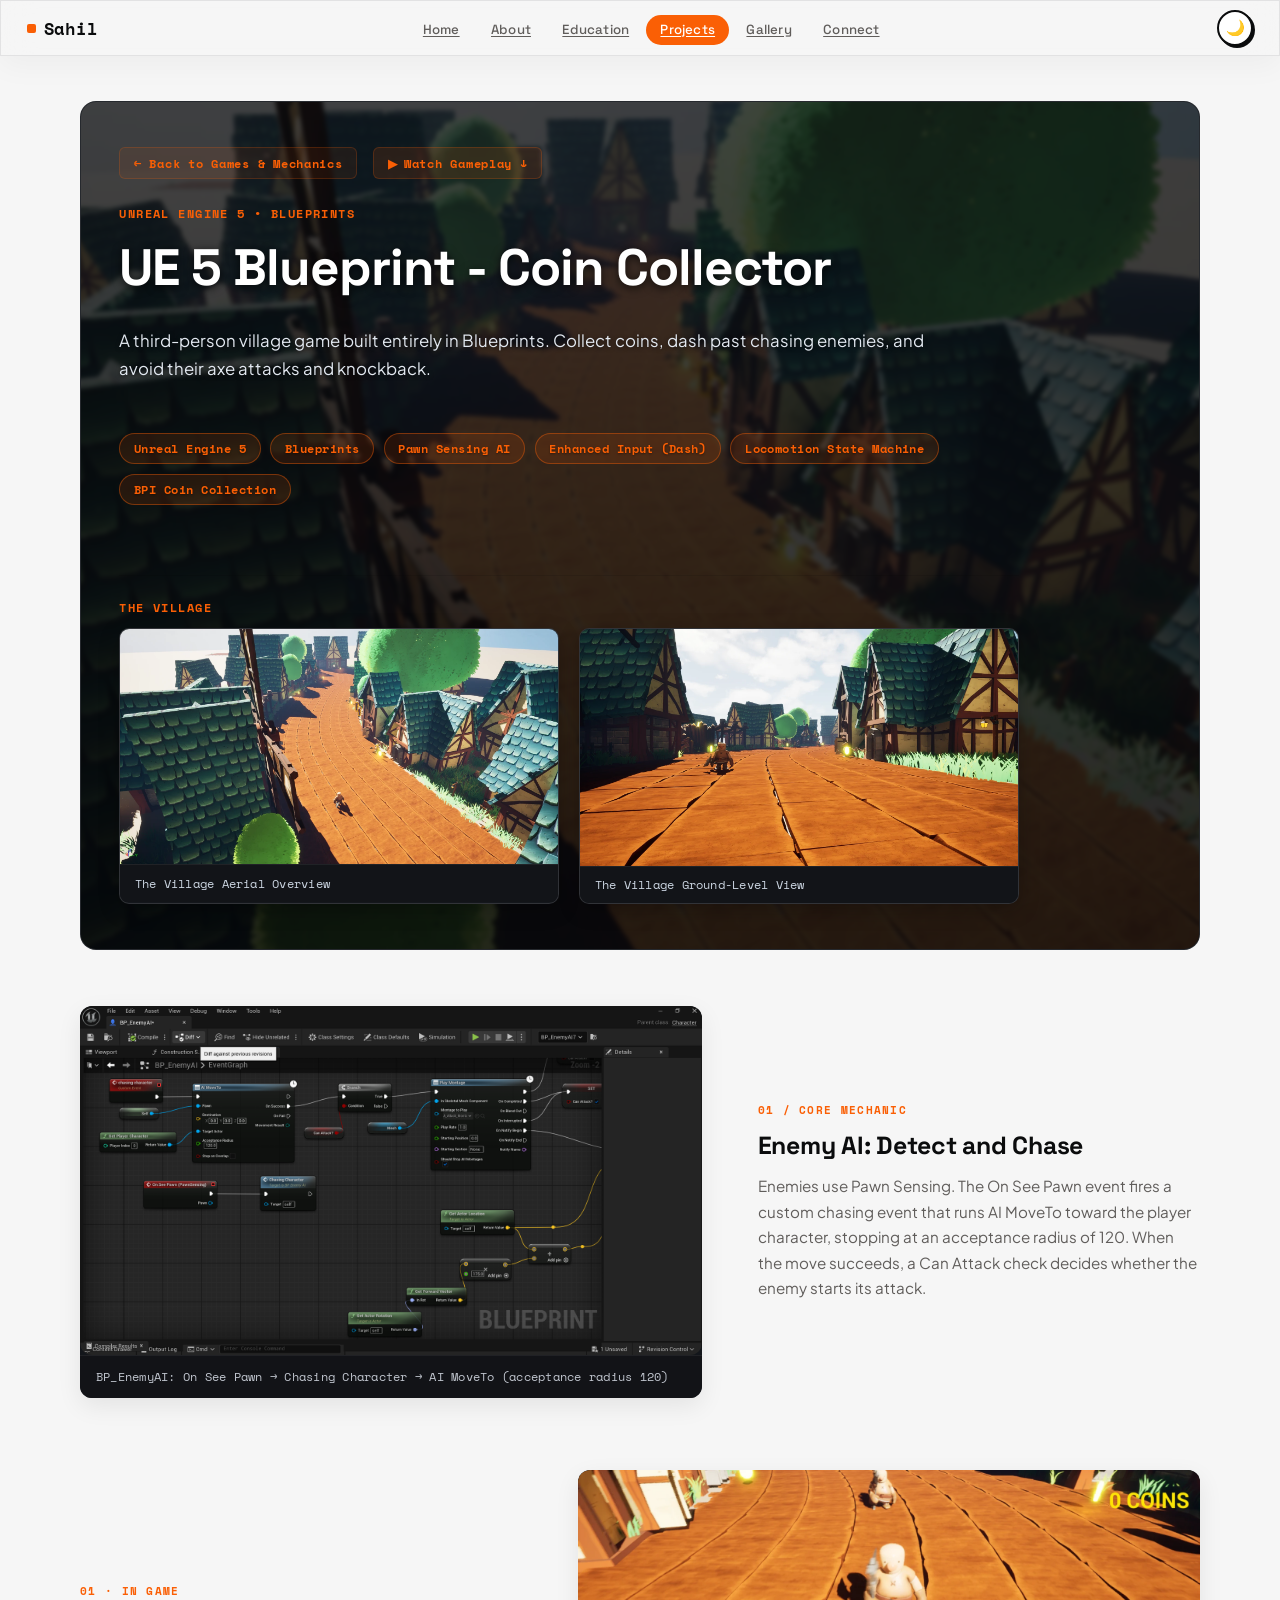
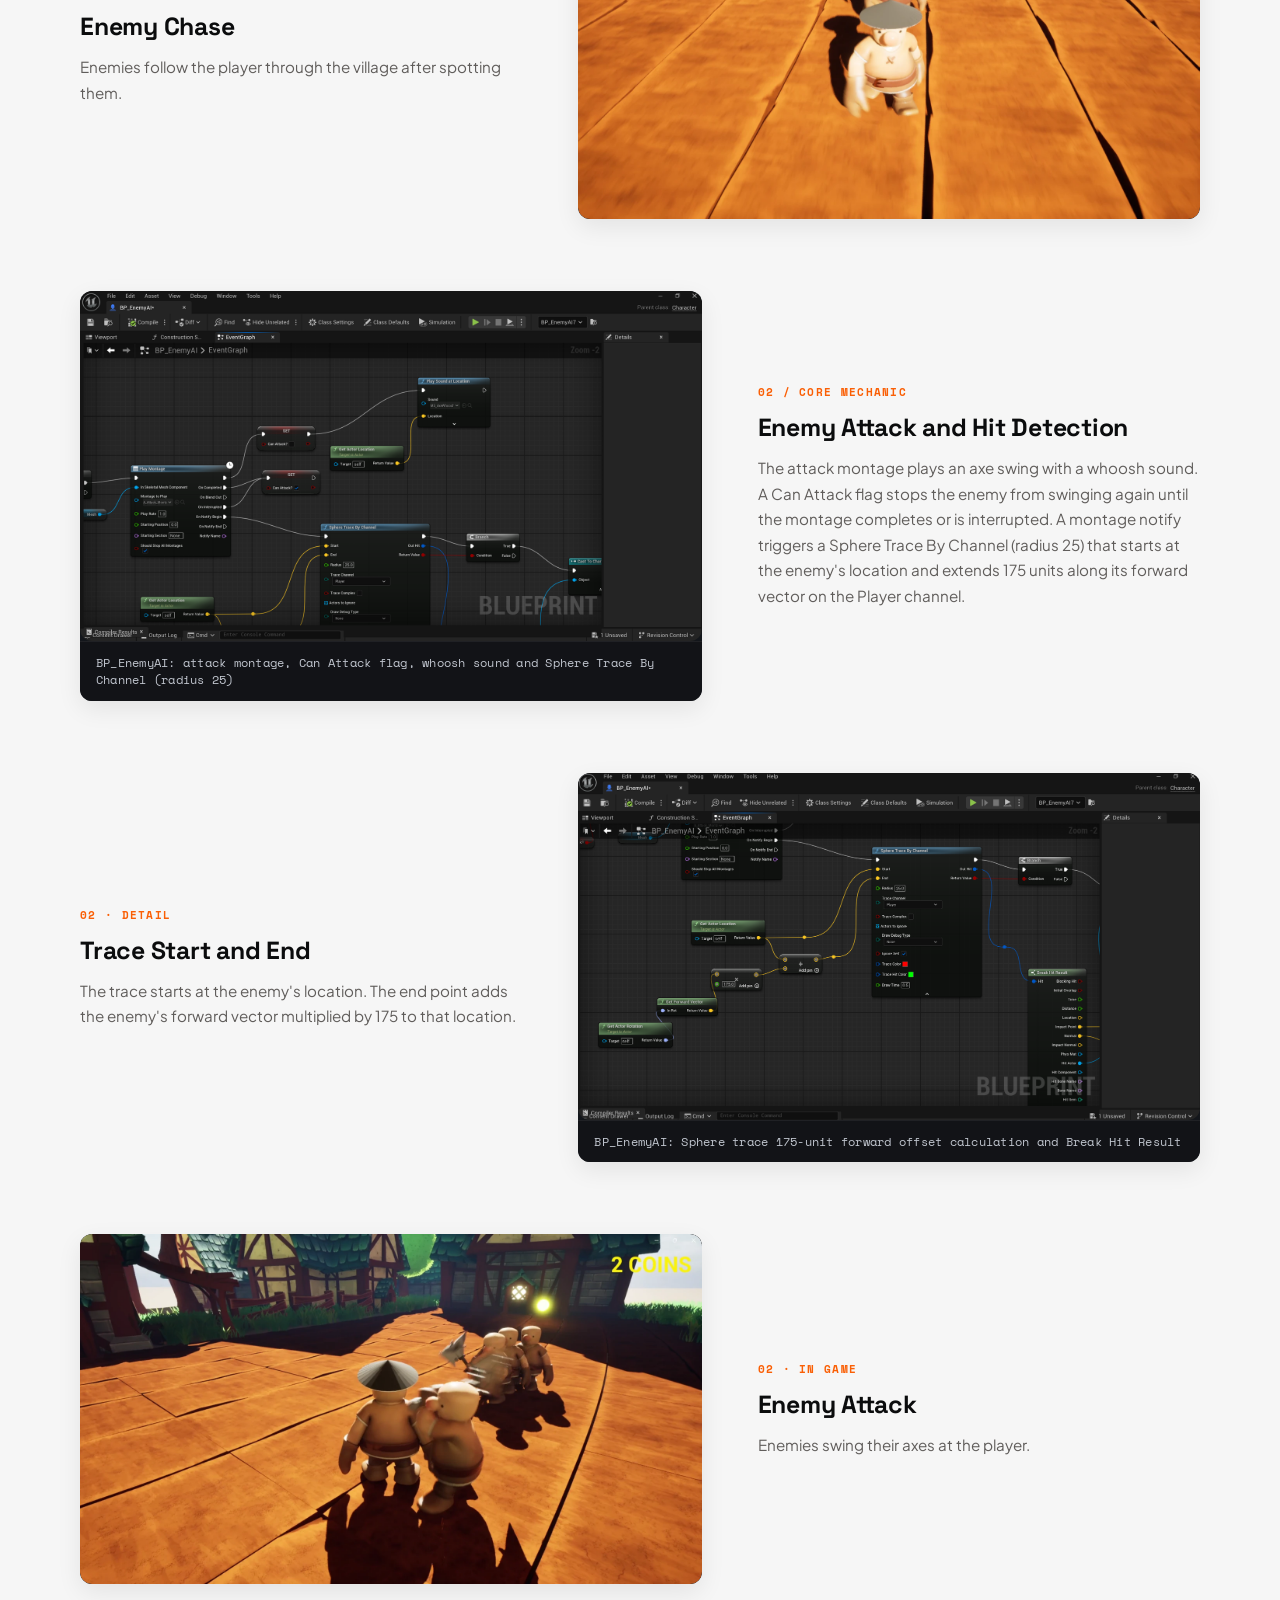
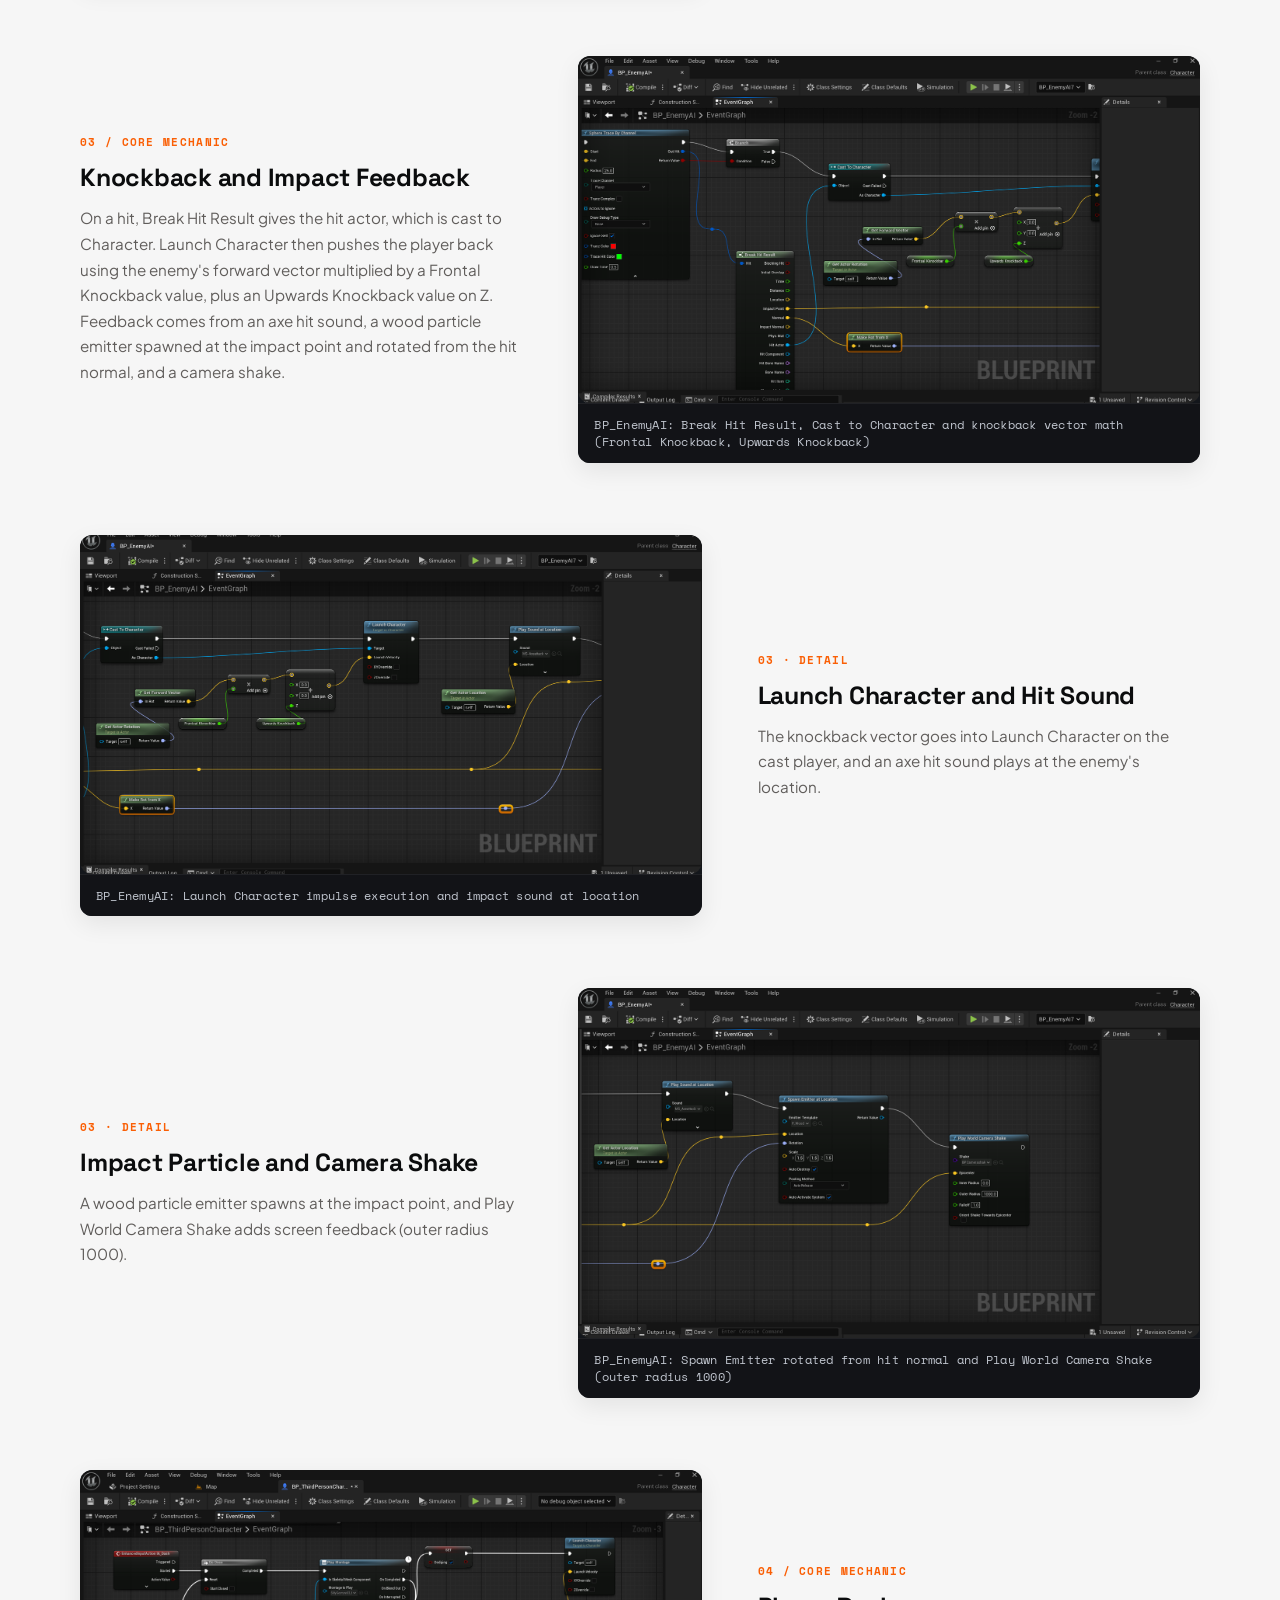
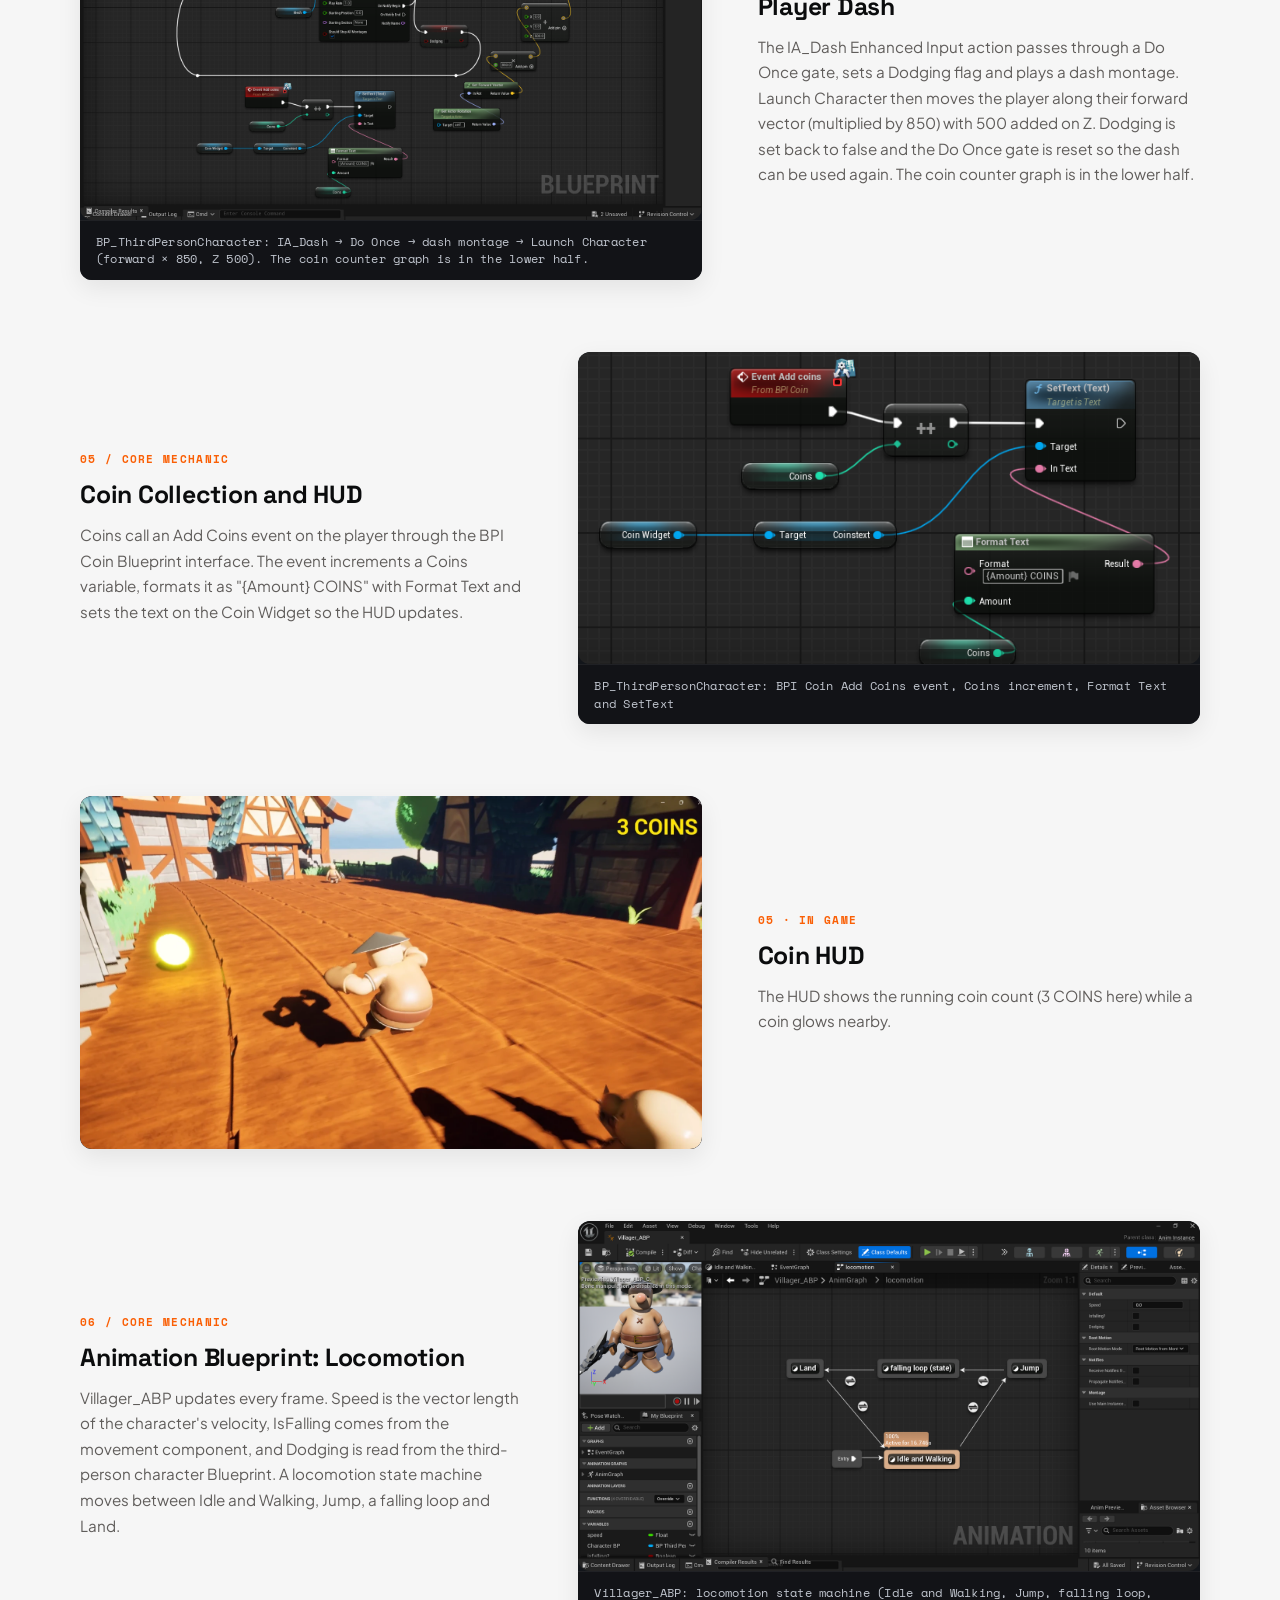
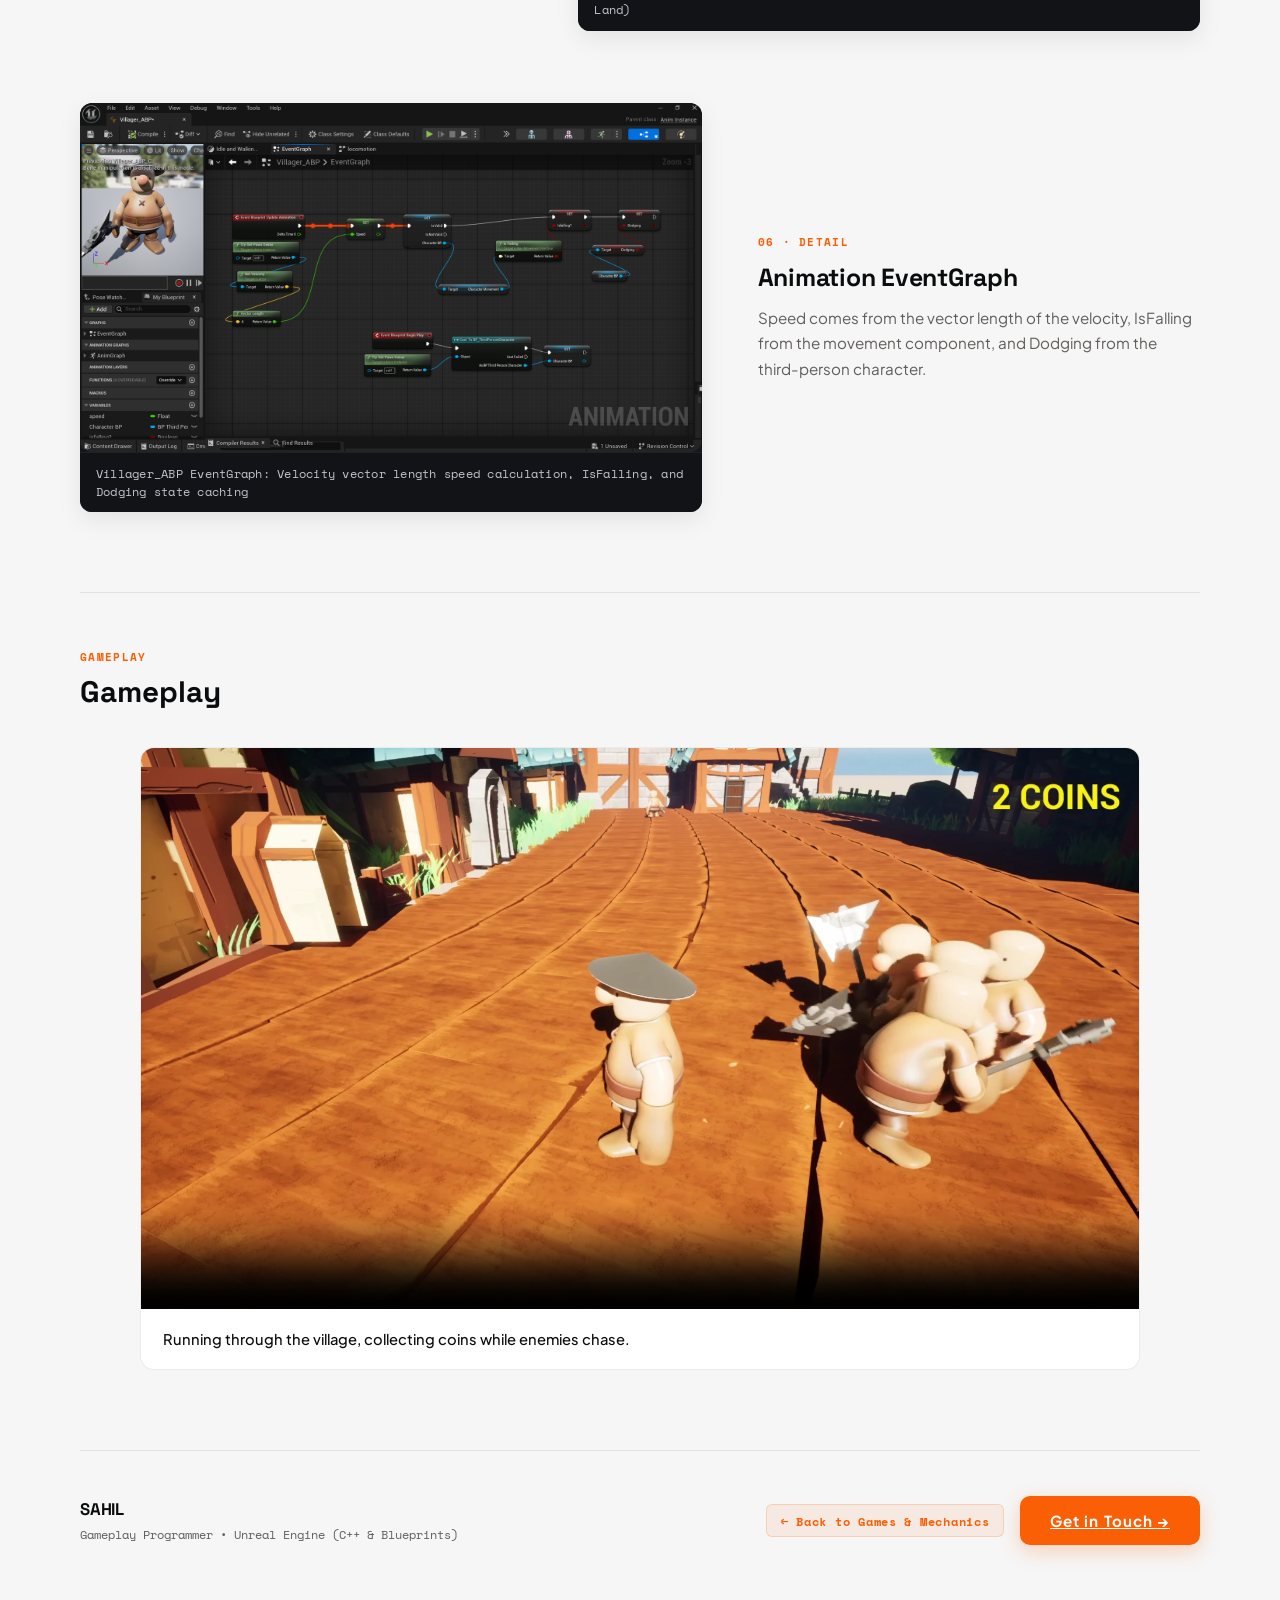
==== commit ab98a099: "Reorganize Projects section (Games & Mechanics hub + Levels Coming Soon), lazy-load 3D model, and op" ====
--- a/project-blueprints.html
+++ b/project-blueprints.html
@@ -94,7 +94,7 @@
         <span class="footer-sub">Gameplay Programmer &bull; Unreal Engine (C++ &amp; Blueprints)</span>
       </div>
       <div class="footer-actions">
-        <a href="index.html#projects" class="proj-back-btn">&larr; Back to Projects</a>
+        <a href="games-mechanics.html" class="proj-back-btn">&larr; Back to Games &amp; Mechanics</a>
         <a href="index.html#connect" class="btn-primary">Get in Touch &rarr;</a>
       </div>
     </footer>
--- a/assets/css/style.css
+++ b/assets/css/style.css
@@ -191,6 +191,7 @@
   right: 0;
   bottom: 0;
   overflow: hidden;
+  contain: strict;
 }
 
 /* Every page: hidden by default, centered */
@@ -200,6 +201,7 @@
   opacity: 0;
   pointer-events: none;
   will-change: transform, opacity;
+  touch-action: pan-y;
   /* NO CSS transition here — JS controls all transitions via inline styles */
 }
 
@@ -472,6 +474,20 @@
   100% { transform: scale(1.25) rotate(45deg); opacity: 1; }
 }
 
+/* ── GPU layer promotion for home page animated elements ── */
+.h-camera,
+.h-float-card,
+.h-stamp-svg,
+.h-model-skeleton,
+.badge-pulsing-dot {
+  will-change: transform;
+  contain: layout style;
+}
+
+.h-face-overlay {
+  will-change: transform;
+}
+
 /* ─ Primary & Secondary CTA Buttons ─ */
 .btn-primary {
   display: inline-flex;
@@ -564,6 +580,61 @@
   animation: float 4s ease-in-out infinite;
 }
 
+/* ─ Skeleton shown while GLB is downloading ─ */
+.h-model-skeleton {
+  position: absolute;
+  inset: 10%;
+  border-radius: 24px;
+  background: linear-gradient(
+    110deg,
+    rgba(250, 95, 5, 0.06) 0%,
+    rgba(250, 95, 5, 0.03) 40%,
+    rgba(250, 95, 5, 0.09) 60%,
+    rgba(250, 95, 5, 0.03) 100%
+  );
+  background-size: 200% 100%;
+  animation: modelShimmer 1.6s ease-in-out infinite;
+  border: 1px solid rgba(250, 95, 5, 0.12);
+  opacity: 1;
+  transition: opacity 0.5s ease;
+  z-index: 2;
+  pointer-events: none;
+}
+
+.h-model-skeleton::after {
+  content: 'LOADING 3D...';
+  position: absolute;
+  bottom: 1rem;
+  left: 50%;
+  transform: translateX(-50%);
+  font-family: var(--font-mono);
+  font-size: 0.65rem;
+  font-weight: 700;
+  letter-spacing: 0.18em;
+  color: rgba(250, 95, 5, 0.5);
+}
+
+.h-model-skeleton.loaded {
+  opacity: 0;
+  pointer-events: none;
+}
+
+@keyframes modelShimmer {
+  0%   { background-position: 200% 0; }
+  100% { background-position: -200% 0; }
+}
+
+/* model-viewer — hide until GLB is loaded */
+#camera-3d {
+  opacity: 0;
+  transition: opacity 0.6s ease;
+}
+
+#camera-3d.model-ready {
+  opacity: 1;
+}
+
+
 .h-face-overlay {
   position: absolute;
   top: 67%;
@@ -798,6 +869,7 @@
   margin: 2rem 0;
   filter: drop-shadow(0 12px 28px rgba(232, 135, 10, 0.22));
   animation: float 4s ease-in-out infinite;
+  will-change: transform;
 }
 
 .pg-about__deco svg {
@@ -831,7 +903,6 @@
   justify-content: center;
   padding: 3rem 4.5rem 3rem 4rem;
   gap: 1.1rem;
-  overflow-y: auto;
 }
 
 .pg-about__lead {
@@ -891,6 +962,8 @@
   flex-direction: column;
   padding: 2.8rem 5rem;
   overflow-y: auto;
+  overscroll-behavior: contain;
+  -webkit-overflow-scrolling: touch;
 }
 
 .pg-edu__hdr {
@@ -1118,6 +1191,8 @@
   flex-direction: column;
   padding: 2.2rem 5rem 2rem;
   overflow-y: auto;
+  overscroll-behavior: contain;
+  -webkit-overflow-scrolling: touch;
 }
 
 .pg-proj__hdr {
@@ -1298,6 +1373,63 @@
   background: var(--orange);
   color: #FFF;
   border-color: var(--orange);
+}
+
+.proj-btn--disabled,
+.proj-btn--disabled:hover {
+  opacity: 0.6;
+  cursor: default;
+  background: rgba(0, 0, 0, 0.04);
+  color: var(--mid);
+  border-color: rgba(0, 0, 0, 0.16);
+}
+
+.proj-card__coming-soon {
+  width: 100%;
+  height: 100%;
+  background:
+    radial-gradient(circle at 50% 50%, rgba(250, 95, 5, 0.08) 0%, transparent 70%),
+    repeating-linear-gradient(
+      0deg,
+      rgba(0, 0, 0, 0.03) 0px,
+      rgba(0, 0, 0, 0.03) 1px,
+      transparent 1px,
+      transparent 28px
+    ),
+    repeating-linear-gradient(
+      90deg,
+      rgba(0, 0, 0, 0.03) 0px,
+      rgba(0, 0, 0, 0.03) 1px,
+      transparent 1px,
+      transparent 28px
+    );
+  display: flex;
+  flex-direction: column;
+  align-items: center;
+  justify-content: center;
+  gap: 0.5rem;
+  text-align: center;
+  padding: 1rem;
+}
+
+.proj-card__coming-soon-badge {
+  font-family: var(--font-mono);
+  font-size: 0.78rem;
+  font-weight: 700;
+  letter-spacing: 0.16em;
+  color: var(--orange);
+  background: rgba(250, 95, 5, 0.1);
+  border: 1px solid rgba(250, 95, 5, 0.28);
+  padding: 0.4rem 0.9rem;
+  border-radius: 999px;
+  text-transform: uppercase;
+}
+
+.proj-card__coming-soon-sub {
+  font-family: var(--font-mono);
+  font-size: 0.7rem;
+  color: var(--mid);
+  letter-spacing: 0.08em;
 }
 
 /* ══════════════════════════════════════
@@ -1316,7 +1448,12 @@
 body.proj-detail-page .nav {
   position: sticky;
   top: 0;
+  left: 0;
+  right: 0;
+  transform: none;
   width: 100%;
+  border-radius: 0;
+  box-sizing: border-box;
 }
 
 .proj-detail-main {
@@ -1586,8 +1723,9 @@
 
   .mech-media,
   .mech-content {
-    width: 100%;
-    flex: auto;
+    width: 100% !important;
+    max-width: 100% !important;
+    flex: 1 1 100% !important;
   }
 
   .proj-detail__footer {
@@ -1611,6 +1749,8 @@
   overflow-y: auto;
   overflow-x: hidden;
   box-sizing: border-box;
+  overscroll-behavior: contain;
+  -webkit-overflow-scrolling: touch;
 }
 
 @media (max-width: 960px) {
@@ -2289,8 +2429,8 @@
   flex-direction: column;
   justify-content: center;
   padding: 3rem 4rem 3rem 5rem;
-  overflow-y: auto;
-}
+}
+
 
 .pg-connect__sub {
   font-size: 0.92rem;
@@ -2701,6 +2841,7 @@
 }
 
 
+
 /* ══════════════════════════════════════
    RESPONSIVE
    ══════════════════════════════════════ */
@@ -2717,6 +2858,20 @@
     display: flex;
   }
 
+  /* Project Detail Page Navbar on Mobile */
+  body.proj-detail-page .nav {
+    padding: 0 1.2rem;
+    height: 56px;
+  }
+
+  body.proj-detail-page .nav__links.mobile-open {
+    top: 56px;
+    left: 0;
+    right: 0;
+    width: 100%;
+    border-radius: 0 0 16px 16px;
+  }
+
   /* Home */
   .h-overlay {
     padding: 2rem;
@@ -2728,9 +2883,22 @@
   }
 
   .h-camera {
-    left: 65%;
-    width: 380px;
-    height: 380px;
+    left: 50%;
+    top: 70%;
+    width: clamp(260px, 60vw, 360px);
+    height: clamp(260px, 60vw, 360px);
+    opacity: 0.32;
+  }
+
+  .h-hero {
+    position: relative;
+    z-index: 5;
+  }
+
+  .h-cta-group,
+  .h-skill-chips {
+    position: relative;
+    z-index: 6;
   }
 
   .h-role-b {
@@ -2741,21 +2909,32 @@
     display: none;
   }
 
-  /* About (Scrollable on Mobile) */
+  /* About (Single unified scroll on Mobile) */
   .pg-about {
-    grid-template-columns: 1fr;
+    display: block;
+    grid-template-columns: none;
     overflow-y: auto;
+    overflow-x: hidden;
+    padding-top: 4.8rem;
+    height: 100%;
   }
 
   .pg-about__l {
     height: auto;
-    padding: 2.5rem 2rem 1.5rem;
+    padding: 1.2rem 1.6rem 1rem;
     border-right: none;
     border-bottom: 1px solid rgba(232, 135, 10, 0.12);
-    flex-direction: row;
-    flex-wrap: wrap;
+    flex-direction: column;
     align-items: flex-start;
-    gap: 1rem;
+    gap: 0.75rem;
+    overflow: visible;
+    background: transparent;
+  }
+
+  .pg-about__l > *:first-child,
+  .pg-about__l > *:last-child {
+    margin-top: 0;
+    margin-bottom: 0;
   }
 
   .pg-about__deco {
@@ -2763,7 +2942,16 @@
   }
 
   .pg-about__r {
-    padding: 1.5rem 2rem 2.5rem;
+    height: auto;
+    padding: 1.4rem 1.6rem 4rem;
+    overflow: visible;
+    justify-content: flex-start;
+  }
+
+  .pg-about__r > *:first-child,
+  .pg-about__r > *:last-child {
+    margin-top: 0;
+    margin-bottom: 0;
   }
 
   /* Education */
@@ -2794,15 +2982,18 @@
 
   /* Connect (Mobile Stacking) */
   .pg-connect {
-    grid-template-columns: 1fr;
+    display: block;
+    grid-template-columns: none;
     overflow-y: auto;
-    align-items: start;
+    overflow-x: hidden;
+    padding-top: 4.8rem;
   }
 
   .pg-connect__l {
     height: auto;
-    padding: 2rem 1.8rem 1.5rem;
+    padding: 1.2rem 1.6rem 1rem;
     overflow-y: visible;
+    justify-content: flex-start;
   }
 
   .pg-connect__links {
@@ -2819,11 +3010,28 @@
 
   .pg-connect__r {
     display: flex;
+    flex-direction: column;
+    align-items: center;
+    justify-content: flex-start;
     height: auto;
-    padding: 1rem 1.8rem 3.5rem;
+    padding: 1rem 1.6rem 4rem;
     border-left: none;
     border-top: 1px solid rgba(250, 95, 5, 0.15);
     background: transparent;
+    overflow-y: visible;
+  }
+
+  .connect-card-wrap {
+    width: 100%;
+    max-width: 100%;
+    margin: 0;
+  }
+
+  .connect-companion-slot {
+    width: 100%;
+    height: 60px;
+    margin-bottom: 0.35rem;
+    padding-right: 1rem;
   }
 
   .pg-connect__card {
@@ -2839,11 +3047,11 @@
 
 @media (max-width: 600px) {
   .h-camera {
-    opacity: 0.35;
-    width: 300px;
-    height: 300px;
+    opacity: 0.28;
+    width: clamp(230px, 62vw, 290px);
+    height: clamp(230px, 62vw, 290px);
     left: 50%;
-    top: 55%;
+    top: 74%;
   }
 
   .h-hero {
@@ -3006,6 +3214,41 @@
   background: var(--orange);
   border-color: var(--orange);
   color: #FFF;
+}
+
+html[data-theme="dark"] .proj-btn--disabled,
+html[data-theme="dark"] .proj-btn--disabled:hover {
+  background: rgba(246, 246, 246, 0.05);
+  border-color: rgba(246, 246, 246, 0.16);
+  color: #8E959E;
+}
+
+html[data-theme="dark"] .proj-card__img-wrap {
+  background: #0F1114;
+  border-color: rgba(246, 246, 246, 0.08);
+}
+
+html[data-theme="dark"] .proj-card__coming-soon {
+  background:
+    radial-gradient(circle at 50% 50%, rgba(250, 95, 5, 0.12) 0%, transparent 70%),
+    repeating-linear-gradient(
+      0deg,
+      rgba(255, 255, 255, 0.03) 0px,
+      rgba(255, 255, 255, 0.03) 1px,
+      transparent 1px,
+      transparent 28px
+    ),
+    repeating-linear-gradient(
+      90deg,
+      rgba(255, 255, 255, 0.03) 0px,
+      rgba(255, 255, 255, 0.03) 1px,
+      transparent 1px,
+      transparent 28px
+    );
+}
+
+html[data-theme="dark"] .proj-card__coming-soon-sub {
+  color: #8E959E;
 }
 
 html[data-theme="dark"] .gal-filter {
@@ -3405,4 +3648,40 @@
   background: #141619;
   border-color: var(--orange);
   color: #F6F6F6;
+}
+
+/* ══════════════════════════════════════
+   PERFORMANCE: PAUSE ANIMATIONS ON HIDDEN PAGES
+   Hidden pages (opacity:0, pointer-events:none) don't
+   need to run their infinite CSS animations. This saves
+   significant GPU compositing on non-active pages.
+   ══════════════════════════════════════ */
+.page[style*="opacity: 0"] *,
+.page[style*="opacity:0"] * {
+  animation-play-state: paused !important;
+}
+
+/* ══════════════════════════════════════
+   PERFORMANCE: RESPECT prefers-reduced-motion
+   Users who request less motion get instant transitions.
+   ══════════════════════════════════════ */
+@media (prefers-reduced-motion: reduce) {
+  *,
+  *::before,
+  *::after {
+    animation-duration: 0.01ms !important;
+    animation-iteration-count: 1 !important;
+    transition-duration: 0.01ms !important;
+    scroll-behavior: auto !important;
+  }
+
+  .h-camera,
+  .h-float-card,
+  .h-stamp-svg,
+  .badge-pulsing-dot,
+  .h-deco-star,
+  .pg-about__deco,
+  .companion-cam {
+    animation: none !important;
+  }
 }
